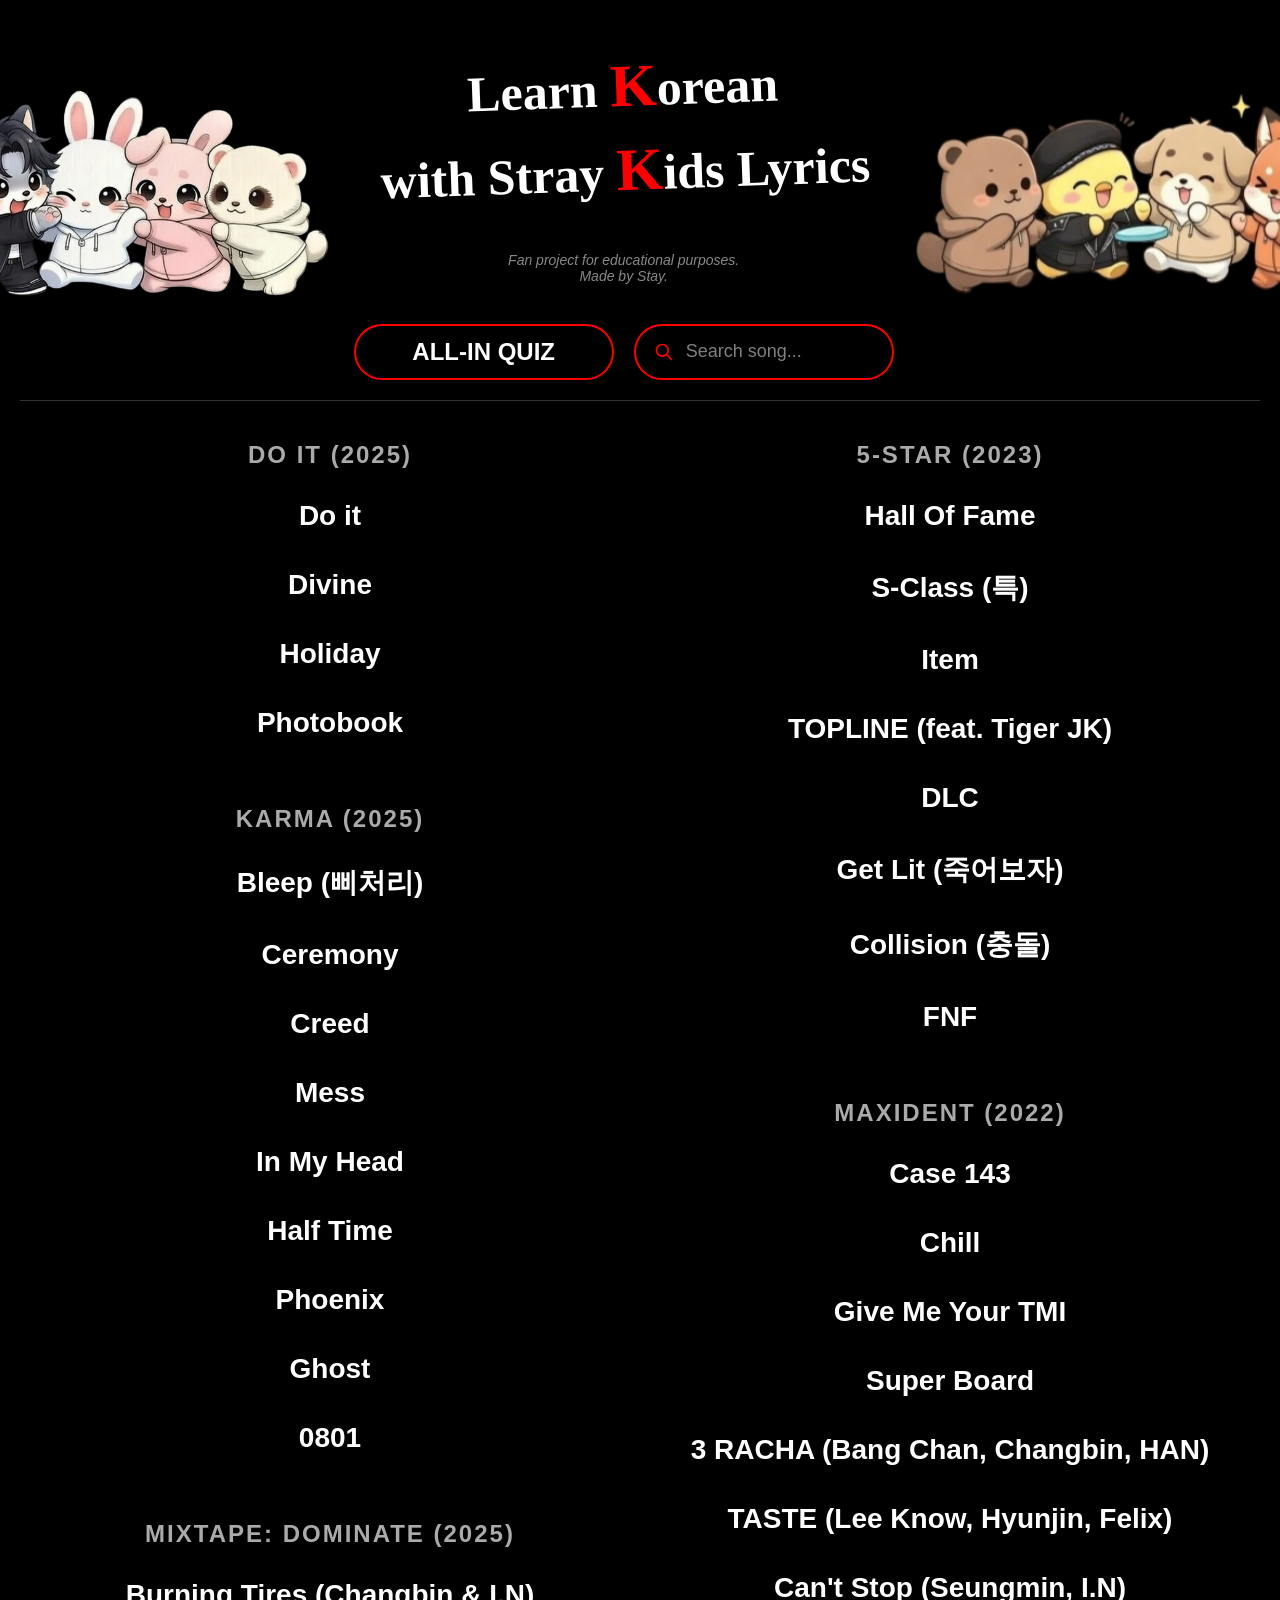
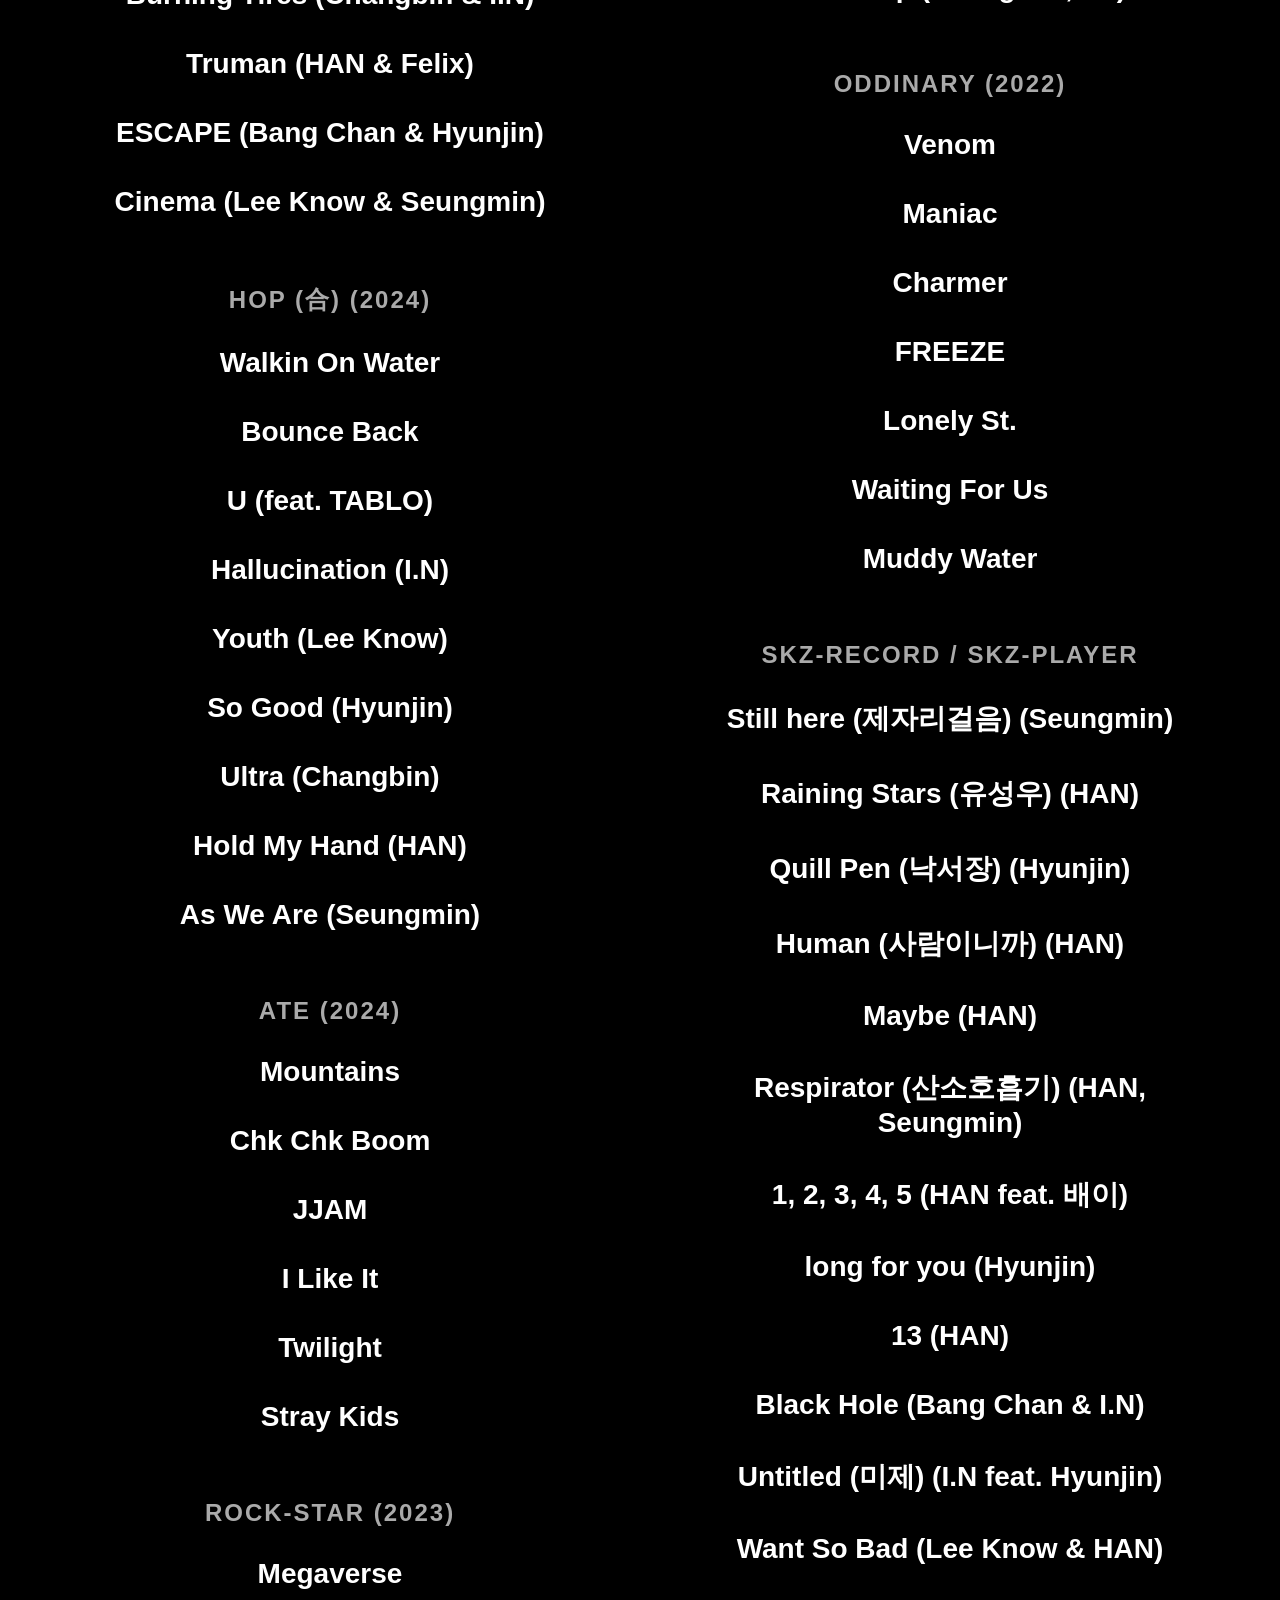
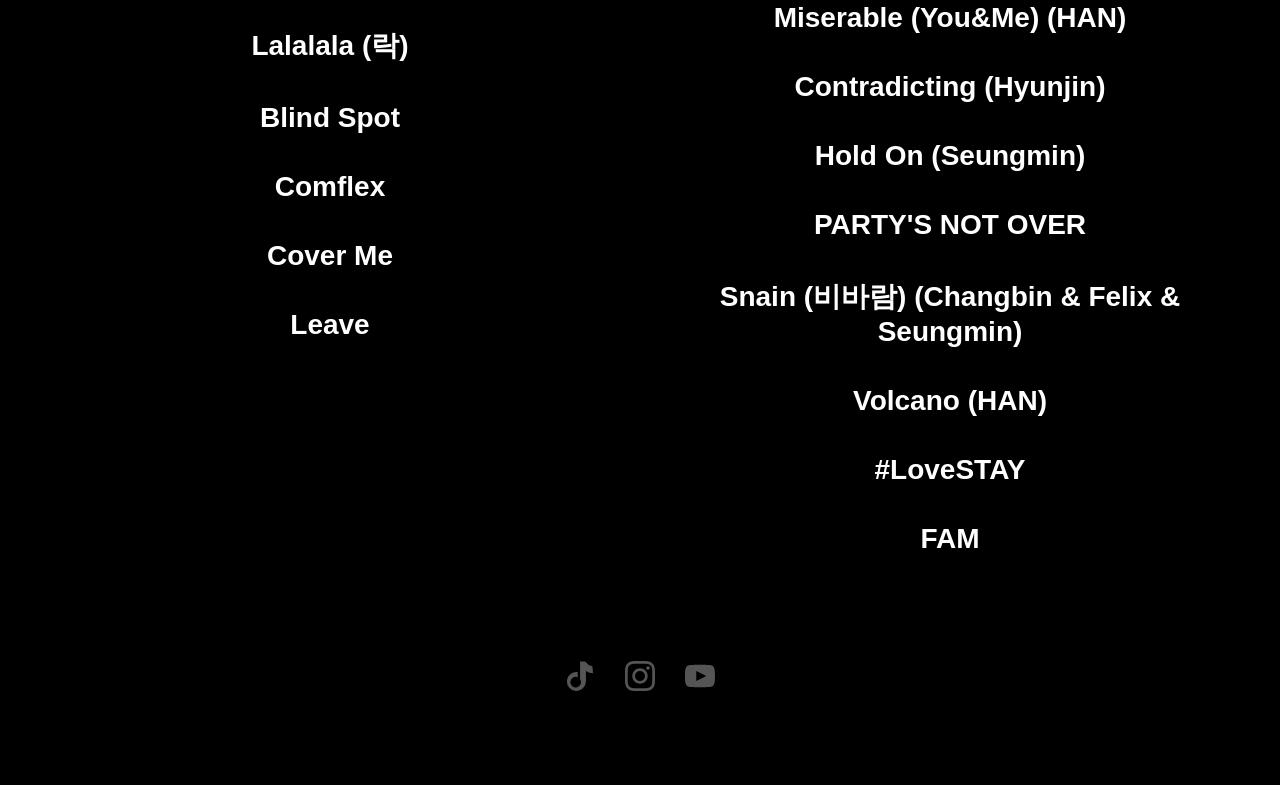
==== index.html @ dbd0149d "Add files via upload" ====
<!DOCTYPE html>
<html lang="en">
<head>
  <meta charset="UTF-8">
  <meta name="viewport" content="width=device-width, initial-scale=1.0">
  <title>Learn Korean with Stray Kids Lyrics</title>
  <!-- Описание для Гугла -->
  <meta name="description" content="Interactive web app to learn Korean vocabulary and grammar using Stray Kids song lyrics. Take quizzes, read explanations, and study K-pop vocabulary.">

  <!-- Ключевые слова -->
  <meta name="keywords" content="Stray Kids, learn Korean, K-pop lyrics, SKZ, Korean grammar, Korean vocabulary, interactive learning">

  <!-- Теги для красивого отображения ссылок в соцсетях (Twitter, Telegram и тд) -->
  <meta property="og:title" content="Learn Korean with Stray Kids Lyrics">
  <meta property="og:description" content="Study Korean grammar and vocabulary interactively with SKZ songs!">
  <meta property="og:type" content="website">
  <link rel="stylesheet" href="style.css">
</head>
<body>

<div class="home-container">

  <!-- ШАПКА С КАРТИНКАМИ -->
  <div class="home-header-wrapper">
    <!-- Левая картинка -->
    <img src="images/startleft.png" alt="" class="start-img">
    
    <!-- Центр -->
    <div class="title-container">
      <h1 class="main-title">
        Learn <span class="red-k">K</span>orean<br>
        with Stray <span class="red-k">K</span>ids Lyrics
      </h1>
      
      <div class="home-subtitle">
        Fan project for educational purposes.<br>
        Made by Stay.
      </div>
    
      <div class="action-buttons-wrapper">
        <button id="start-global-quiz" class="global-quiz-btn">ALL-IN QUIZ</button>
        
        <div class="search-wrapper">
          <!-- Иконка лупы (SVG) -->
          <svg class="search-icon" viewBox="0 0 24 24" width="20" height="20">
            <path fill="none" stroke="#ff0000" stroke-width="2" stroke-linecap="round" stroke-linejoin="round" d="M21 21l-6-6m2-5a7 7 0 11-14 0 7 7 0 0114 0z"/>
          </svg>
          <input type="text" id="song-search-input" class="song-search-input" placeholder="Search song...">
        </div>
      </div>
      <!-- КОНЕЦ НОВОГО БЛОКА -->

    </div>

    <!-- Правая картинка -->
    <img src="images/startright.png" alt="" class="start-img">
  </div>

  <hr class="home-separator">

<!-- СЕТКА АЛЬБОМОВ -->
  <div class="albums-grid">
    
    <div class="album-column">
      <div class="album-title">Do it (2025)</div>
      <ul class="song-list">
        <li><a href="song.html?id=doit" class="song-link">Do it</a></li>
      <li><a href="song.html?id=divine" class="song-link">Divine</a></li>
      <li><a href="song.html?id=holiday" class="song-link">Holiday</a></li>
      <li><a href="song.html?id=photobook" class="song-link">Photobook</a></li>
      </ul>
    </div>

    <!-- 1. Альбом Mixtape: dominATE -->
    <div class="album-column">
      <div class="album-title">KARMA (2025)</div>
      <ul class="song-list">
        <li><a href="song.html?id=bleep" class="song-link">Bleep (삐처리)</a></li>
        <li><a href="song.html?id=ceremony" class="song-link">Ceremony</a></li>
        <li><a href="song.html?id=creed" class="song-link">Creed</a></li>
        <li><a href="song.html?id=mess" class="song-link">Mess</a></li>
        <li><a href="song.html?id=inmyhead" class="song-link">In My Head</a></li>
  <li><a href="song.html?id=halftime" class="song-link">Half Time</a></li>
        <li><a href="song.html?id=phoenix" class="song-link">Phoenix</a></li>
  <li><a href="song.html?id=ghost" class="song-link">Ghost</a></li>
  <li><a href="song.html?id=0801" class="song-link">0801</a></li>
      </ul>
    </div>
    
    <div class="album-column">
      <div class="album-title">Mixtape: dominATE (2025)</div>
      <ul class="song-list">
        <li><a href="song.html?id=tires" class="song-link">Burning Tires (Changbin & I.N)</a></li>
     <li><a href="song.html?id=truman" class="song-link">Truman (HAN & Felix)</a></li>
        <li><a href="song.html?id=escape" class="song-link">ESCAPE (Bang Chan & Hyunjin)</a></li>
      <li><a href="song.html?id=cinema" class="song-link">Cinema (Lee Know & Seungmin)</a></li>
      </ul>
    </div>

<div class="album-column">
      <div class="album-title">HOP (合) (2024)</div>
      <ul class="song-list">
         <li><a href="song.html?id=onwater" class="song-link">Walkin On Water</a></li>
        <li><a href="song.html?id=bounce" class="song-link">Bounce Back</a></li>
        <li><a href="song.html?id=u" class="song-link">U (feat. TABLO)</a></li>
        <li><a href="song.html?id=hallucination" class="song-link">Hallucination (I.N)</a></li>
        <li><a href="song.html?id=youth" class="song-link">Youth (Lee Know)</a></li>
      <li><a href="song.html?id=sogood" class="song-link">So Good (Hyunjin)</a></li>
      <li><a href="song.html?id=ultra" class="song-link">Ultra (Changbin)</a></li>
      <li><a href="song.html?id=holdmy" class="song-link">Hold My Hand (HAN)</a></li>
      <li><a href="song.html?id=asweare" class="song-link">As We Are (Seungmin)</a></li>
      </ul>
    </div>

    <!-- 2. НОВЫЙ БЛОК: Альбом ATE -->
    <div class="album-column">
      <div class="album-title">ATE (2024)</div>
      <ul class="song-list">
         <li><a href="song.html?id=mount" class="song-link">Mountains</a></li>
        <li><a href="song.html?id=chkchkboom" class="song-link">Chk Chk Boom</a></li>
        <li><a href="song.html?id=jjam" class="song-link">JJAM</a></li>
        <li><a href="song.html?id=ilike" class="song-link">I Like It</a></li>
        <li><a href="song.html?id=twilight" class="song-link">Twilight</a></li>
      <li><a href="song.html?id=straykids" class="song-link">Stray Kids</a></li>
      </ul>
    </div>

     <div class="album-column">
      <div class="album-title">ROCK-STAR (2023)</div>
      <ul class="song-list">
        <li><a href="song.html?id=megaverse" class="song-link">Megaverse</a></li>
        <li><a href="song.html?id=lalalala" class="song-link">Lalalala (락)</a></li>
        <li><a href="song.html?id=blind" class="song-link">Blind Spot</a></li>
        <li><a href="song.html?id=comflex" class="song-link">Comflex</a></li>
     <li><a href="song.html?id=coverme" class="song-link">Cover Me</a></li>
     <li><a href="song.html?id=leave" class="song-link">Leave</a></li>
      </ul>
    </div>

     <div class="album-column">
      <div class="album-title">5-STAR (2023)</div>
      <ul class="song-list">
        <li><a href="song.html?id=fame" class="song-link">Hall Of Fame</a></li>
        <li><a href="song.html?id=sclass" class="song-link">S-Class (특)</a></li>
        <li><a href="song.html?id=item" class="song-link">Item</a></li>
        <li><a href="song.html?id=topline" class="song-link">TOPLINE (feat. Tiger JK)</a></li>
     <li><a href="song.html?id=dlc" class="song-link">DLC</a></li>
     <li><a href="song.html?id=getlit" class="song-link">Get Lit (죽어보자)</a></li>
      <li><a href="song.html?id=collision" class="song-link">Collision (충돌)</a></li>
       <li><a href="song.html?id=fnf" class="song-link">FNF</a></li>
      </ul>
    </div>

    <div class="album-column">
      <div class="album-title">MAXIDENT (2022)</div>
      <ul class="song-list">
        <li><a href="song.html?id=case" class="song-link">Case 143</a></li>
        <li><a href="song.html?id=chill" class="song-link">Chill</a></li>
        <li><a href="song.html?id=tmi" class="song-link">Give Me Your TMI</a></li>
        <li><a href="song.html?id=superboard" class="song-link">Super Board</a></li>
     <li><a href="song.html?id=3racha" class="song-link">3 RACHA (Bang Chan, Changbin, HAN)</a></li>
     <li><a href="song.html?id=taste" class="song-link">TASTE (Lee Know, Hyunjin, Felix)</a></li>
      <li><a href="song.html?id=cantstop" class="song-link">Can't Stop (Seungmin, I.N)</a></li>
      </ul>
    </div>

    <div class="album-column">
      <div class="album-title">ODDINARY (2022)</div>
      <ul class="song-list">
        <li><a href="song.html?id=venom" class="song-link">Venom</a></li>
        <li><a href="song.html?id=maniac" class="song-link">Maniac</a></li>
        <li><a href="song.html?id=charmer" class="song-link">Charmer</a></li>
        <li><a href="song.html?id=freeze" class="song-link">FREEZE</a></li>
     <li><a href="song.html?id=lonelyst" class="song-link">Lonely St.</a></li>
     <li><a href="song.html?id=waitingforus" class="song-link">Waiting For Us</a></li>
      <li><a href="song.html?id=muddywater" class="song-link">Muddy Water</a></li>
      </ul>
    </div>

 <div class="album-column">
      <div class="album-title">SKZ-RECORD / SKZ-PLAYER</div>
      <ul class="song-list">
         <li><a href="song.html?id=steps" class="song-link">Still here (제자리걸음) (Seungmin)</a></li>
        <li><a href="song.html?id=rainingstars" class="song-link">Raining Stars (유성우) (HAN)</a></li>
        <li><a href="song.html?id=quillpen" class="song-link">Quill Pen (낙서장) (Hyunjin)</a></li>
         <li><a href="song.html?id=human" class="song-link">Human (사람이니까) (HAN)</a></li>
          <li><a href="song.html?id=maybe" class="song-link">Maybe (HAN)</a></li>
        <li><a href="song.html?id=respirator" class="song-link">Respirator (산소호흡기) (HAN, Seungmin)</a></li>
 <li><a href="song.html?id=12345" class="song-link">1, 2, 3, 4, 5 (HAN feat. 배이)</a></li>
<li><a href="song.html?id=longfor" class="song-link">long for you (Hyunjin)</a></li>
         <li><a href="song.html?id=13" class="song-link">13 (HAN)</a></li>
         <li><a href="song.html?id=blackhole" class="song-link">Black Hole (Bang Chan & I.N)</a></li>
         <li><a href="song.html?id=untitled" class="song-link">Untitled (미제) (I.N feat. Hyunjin)</a></li>
         <li><a href="song.html?id=sobad" class="song-link">Want So Bad (Lee Know & HAN)</a></li>
         <li><a href="song.html?id=miserable" class="song-link">Miserable (You&Me) (HAN)</a></li>
         <li><a href="song.html?id=contradicting" class="song-link">Contradicting (Hyunjin)</a></li>
         <li><a href="song.html?id=holdon" class="song-link">Hold On (Seungmin)</a></li>
<li><a href="song.html?id=partysnotover" class="song-link">PARTY'S NOT OVER</a></li>
         <li><a href="song.html?id=snain" class="song-link">Snain (비바람) (Changbin & Felix & Seungmin)</a></li>
         <li><a href="song.html?id=volcano" class="song-link">Volcano (HAN)</a></li>
         <li><a href="song.html?id=lovestay" class="song-link">#LoveSTAY</a></li>
                  <li><a href="song.html?id=fam" class="song-link">FAM</a></li>

        </ul>
    </div>      

  </div>

<div id="quiz-overlay" class="quiz-overlay hidden">

  <div class="quiz-right-panel">
        <img src="images/quizallin.jpg" alt="Quiz Art">
    </div>

    <!-- Кнопка закрытия всего квиза -->
    <button id="quiz-global-close" class="quiz-close">×</button>

    <!-- 1. СТАРТОВОЕ ОКНО (НАСТРОЙКИ) -->
    <div id="quiz-start-screen" class="quiz-game">
        <div class="quiz-content">
            <!-- Картинка квиза -->
            <img src="images/quiz.png" alt="Quiz" class="quiz-image">
            
            <h2 class="quiz-title">Choose Mode</h2>
            
            <!-- Выбор режима -->
            <div class="quiz-modes">
                <button class="quiz-mode active" data-mode="words">Words only</button>
                <button class="quiz-mode" data-mode="grammar">Grammar only</button>
                <button class="quiz-mode" data-mode="mixed">Words & Grammar</button>
            </div>

            <button id="btn-start-quiz" class="quiz-start">START</button>
        </div>
    </div>

    <!-- 2. ИГРОВОЕ ОКНО -->
    <div id="quiz-game-screen" class="quiz-game hidden">
        <!-- Поле с заданием -->
        <div class="quiz-task-board">
            <span id="quiz-question-text" class="quiz-task-text">Question here</span>
        </div>

        <!-- Контейнер для вариантов ответа (кнопки) -->
        <div id="quiz-options-container" class="quiz-answers">
            <!-- Сюда JS будет вставлять кнопки вариантов -->
        </div>

        <!-- Контейнер для ввода (для последних вопросов) -->
        <div id="quiz-input-container" class="quiz-input-wrapper">
            <input type="text" id="quiz-input-field" class="quiz-input" placeholder="Type answer..." autocomplete="off">
            <button id="quiz-input-submit" class="quiz-input-submit">
                ➜ <!-- Стрелочка -->
            </button>
        </div>

       <button id="quiz-next-btn" class="quiz-next">➜</button>
</div>
    <!-- 3. ОКНО РЕЗУЛЬТАТОВ -->
    <div id="quiz-result-screen" class="quiz-result-overlay hidden">
        <button id="quiz-result-close" class="quiz-close">×</button>
        
        <div style="margin-top: 60px;">
            <div id="quiz-final-score" class="quiz-score">5 / 8</div>
            <!-- Сюда подставится рандомная картинка -->
            <img id="quiz-result-img" src="" class="quiz-result-img">
            <div id="quiz-result-quote" class="quiz-result-quote">Quote text</div>
        </div>
    </div>
</div>
<script src="script.js"></script>

  <!-- СОЦСЕТИ -->
  <div class="social-footer">
    
<!-- TIKTOK -->
<a href="https://www.tiktok.com/@wayindazen" target="_blank" class="social-icon tiktok">
  <svg xmlns="http://www.w3.org/2000/svg" viewBox="0 0 448 512">
    <!-- Правильная "нота" ТикТока -->
    <path d="M448 209.91a210.06 210.06 0 0 1-122.77-39.25V349.38A162.55 162.55 0 1 1 185 188.31V278.2a90.92 90.92 0 1 0 40.22 33.06V7.12h86.73a210.35 210.35 0 0 0 123.08 82z"/>
  </svg>
</a>

    <!-- INSTAGRAM -->
    <a href="https://www.instagram.com/wayindazen/" target="_blank" class="social-icon insta">
      <svg viewBox="0 0 24 24"><path d="M12 2.163c3.204 0 3.584.012 4.85.07 3.252.148 4.771 1.691 4.919 4.919.058 1.265.069 1.645.069 4.849 0 3.205-.012 3.584-.069 4.849-.149 3.225-1.664 4.771-4.919 4.919-1.266.058-1.644.07-4.85.07-3.204 0-3.584-.012-4.849-.07-3.26-.149-4.771-1.699-4.919-4.92-.058-1.265-.07-1.644-.07-4.849 0-3.204.013-3.583.07-4.849.149-3.227 1.664-4.771 4.919-4.919 1.266-.057 1.645-.069 4.849-.069zm0-2.163c-3.259 0-3.667.014-4.947.072-4.358.2-6.78 2.618-6.98 6.98-.059 1.281-.073 1.689-.073 4.948 0 3.259.014 3.668.072 4.948.2 4.358 2.618 6.78 6.98 6.98 1.281.058 1.689.072 4.948.072 3.259 0 3.668-.014 4.948-.072 4.354-.2 6.782-2.618 6.979-6.98.059-1.28.073-1.689.073-4.948 0-3.259-.014-3.667-.072-4.947-.196-4.354-2.617-6.78-6.979-6.98-1.281-.059-1.69-.073-4.949-.073zm0 5.838c-3.403 0-6.162 2.759-6.162 6.162s2.759 6.163 6.162 6.163 6.162-2.759 6.162-6.163c0-3.403-2.759-6.162-6.162-6.162zm0 10.162c-2.209 0-4-1.79-4-4 0-2.209 1.791-4 4-4s4 1.791 4 4c0 2.21-1.791 4-4 4zm6.406-11.845c-.796 0-1.441.645-1.441 1.44s.645 1.44 1.441 1.44c.795 0 1.439-.645 1.439-1.44s-.644-1.44-1.439-1.44z"/></svg>
    </a>

    <!-- YOUTUBE -->
    <a href="https://www.youtube.com/@wayindazen" target="_blank" class="social-icon youtube">
      <svg viewBox="0 0 24 24"><path d="M19.615 3.184c-3.604-.246-11.631-.245-15.23 0-3.897.266-4.356 2.62-4.385 8.816.029 6.185.484 8.549 4.385 8.816 3.6.245 11.626.246 15.23 0 3.897-.266 4.356-2.62 4.385-8.816-.029-6.185-.484-8.549-4.385-8.816zm-10.615 12.816v-8l8 3.993-8 4.007z"/></svg>
    </a>

  </div>

</div>

</body>
</html>
---- style.css ----
html, body {
  margin: 0;
  padding: 0;
  min-height: 100%;
  font-family: Arial, sans-serif;
  background: #000;
  color: white;
  overflow-x: hidden;
  scrollbar-width: none;
  -ms-overflow-style: none;
}
::-webkit-scrollbar { display: none; }

/* === ЭТОТ КОД СКРЫВАЕТ МОБИЛЬНОЕ МЕНЮ НА КОМПЬЮТЕРЕ === */
#mobile-menu-toggle,
.mobile-menu-container {
    display: none !important;
}
/* ====================================================== */

#main-container {
  display: flex;
  width: 100%;
  min-height: 100vh;
  overflow-x: hidden;
}

#lyrics-column {
  flex: 1.1;
  padding: 40px 0 100px 0;
  border-right: 1px solid #222;
  position: relative; /* Добавил, чтобы оверлей позиционировался отсюда */
}

#song-title {
  font-size: 36px;
  margin: 0 0 20px 60px;
  line-height: 1.2;
  white-space: nowrap;
  overflow: hidden;
  text-overflow: ellipsis;
}

.header-row {
  display: flex;
  align-items: flex-end;
  margin-left: 60px;
  margin-bottom: 20px;
  gap: 20px;
}

.album-cover {
  width: 90px;
  height: 90px;
  object-fit: cover;
  border-radius: 4px;
  box-shadow: 0 4px 15px rgba(255,255,255,0.1);
}

.credits {
  color: #aaa;
  font-size: 15px;
  line-height: 1.5;
}
.credits p { margin: 0; }
.credits strong { color: #fff; }
.credits a {
  color: #ff0000;
  text-decoration: none;
  font-weight: bold;
  border-bottom: 1px dotted #ff0000;
  transition: color 0.2s;
}
.credits a:hover { color: #fff; border-bottom-color: #fff; }

.disclaimer {
  margin-top: 0;
  margin-left: 60px;
  margin-bottom: 30px;
  font-size: 12px;
  opacity: 0.6;
  font-style: italic;
  max-width: 90%;
}

.separator {
  border: 0;
  height: 1px;
  background: #333;
  margin-left: 60px;
  margin-right: 60px;
  margin-bottom: 40px;
}

.line {
  font-size: 26px;
  margin-bottom: 6px;
  margin-left: 60px;
}
.translation {
  color: #ccc;
  font-size: 20px;
  margin-bottom: 20px;
  margin-left: 60px;
}

.segment { cursor: pointer; transition: opacity 0.2s; }
.segment:hover { opacity: 0.8; }
.lexicon {
  border-bottom: 3px solid #90ee90;
  box-shadow: 0 4px 10px -4px rgba(144, 238, 144, 0.3);
}
.grammar {
  border-bottom: 3px solid #ffb7cf;
  box-shadow: 0 4px 10px -4px rgba(255, 183, 207, 0.3);
}
.english-inline { color: #ff0000; font-size: 26px; }

#sticker-board {
  flex: 1;
  background: #1a1a1a;
  border-left: 2px solid #333;
  position: relative;
  padding-bottom: 100px;
  overflow: hidden;
}

.board-header {
  position: absolute;
  top: 30px;
  right: 40px;
  font-size: 40px;
  font-weight: bold;
  color: #333;
  text-transform: uppercase;
  letter-spacing: 2px;
  pointer-events: none;
  z-index: 0;
}

.sticker {
  position: absolute;
  width: 42%;
  padding: 15px;
  padding-top: 30px;
  border-radius: 6px;
  box-shadow: 0px 8px 20px rgba(0,0,0,0.6);
  font-size: 16px;
  animation: popIn 0.4s cubic-bezier(0.175, 0.885, 0.32, 1.275);
  z-index: 10;
  color: #111;
  cursor: grab;
}
.sticker:active { cursor: grabbing; }
.sticker.sticker-green { background: #90ee90; }
.sticker.sticker-pink { background: #ffb7cf; }
.sticker.sticker-split {
  background: linear-gradient(to bottom right, #90ee90 50%, #ffb7cf 50%);
}
.sticker.sticker-split:hover { box-shadow: 0px 12px 25px rgba(0,0,0,0.7); }
.sticker h3 { margin: 0 0 10px 0; font-size: 22px; font-weight: 800; }
.sticker p { margin: 5px 0; font-size: 18px; line-height: 1.4; font-weight: 500; }

.close-sticker {
  position: absolute;
  top: 8px;
  right: 12px;
  cursor: pointer;
  font-size: 20px;
  font-weight: bold;
  opacity: 0.5;
  transition: opacity 0.2s;
  color: #000;
}
.close-sticker:hover { opacity: 1; }

@keyframes popIn { from { transform: scale(0); } to { transform: scale(1); } }
.interactive-word { border-bottom: 2px dashed #444; cursor: pointer; font-weight: bold; }
.interactive-word:hover { background: rgba(0,0,0,0.1); }

#context-bubble {
  position: absolute;
  background: #fff;
  border: 2px solid #000;
  border-radius: 15px;
  padding: 15px;
  width: 300px;
  max-height: 400px;
  overflow-y: auto;
  z-index: 2000;
  box-shadow: 10px 10px 0px rgba(0,0,0,0.2);
  font-family: Arial, sans-serif;
  color: #000;
}
#context-bubble::after {
  content: "";
  position: absolute;
  top: 20px;
  left: -20px;
  border-width: 10px;
  border-style: solid;
  border-color: transparent #000 transparent transparent;
}
.ctx-header { font-size: 14px; color: #666; text-transform: uppercase; margin-bottom: 10px; border-bottom: 1px solid #eee; padding-bottom: 5px; }
.ctx-item { margin-bottom: 12px; cursor: pointer; padding: 5px; border-radius: 4px; transition: background 0.1s; }
.ctx-item:hover { background: #f0f0f0; }
.ctx-song-title { font-weight: bold; font-size: 12px; color: #E91E63; margin-bottom: 2px; }
.ctx-line-text { font-size: 14px; line-height: 1.3; }
.highlight-match { background: transparent; color: #000; font-weight: bold; border-bottom: 2px solid #E91E63; }

.board-image {
  display: block;
  width: 90%;
  margin: 80px auto 20px auto;
  border-radius: 10px;
  transition: all 0.5s ease;
}

.close-ctx {
  position: absolute;
  top: 10px;
  right: 15px;
  font-size: 20px;
  font-weight: bold;
  color: #999;
  cursor: pointer;
  transition: color 0.2s;
  line-height: 1;
  z-index: 10;
}
.close-ctx:hover { color: #000; }

@import url('https://fonts.googleapis.com/css2?family=Rock+Salt&display=swap');
.home-container {
  max-width: 800px;
  margin: 0 auto;
  padding: 50px 20px;
  text-align: center;
}
.main-title {
  font-family: 'Rock Salt', cursive;
  font-size: 50px;
  line-height: 1.4;
  margin-bottom: 60px;
  color: #fff;
  transform: rotate(-2deg);
}
.red-k { color: #ff0000; font-size: 1.2em; }
.album-section {
  margin-bottom: 50px;
  border-top: 1px solid #333;
  padding-top: 30px;
}
.album-title {
  font-size: 24px;
  color: #aaa;
  margin-bottom: 20px;
  font-weight: bold;
  text-transform: uppercase;
  letter-spacing: 2px;
}
.song-list { list-style: none; padding: 0; margin: 0; }
.song-list li { margin-bottom: 15px; }
.song-link {
  font-size: 28px;
  color: #fff;
  text-decoration: none;
  font-weight: bold;
  transition: all 0.2s;
  display: inline-block;
  padding: 10px 20px;
  border: 1px solid transparent;
  border-radius: 4px;
}
.song-link:hover {
  color: #ff0000;
  background: rgba(255, 255, 255, 0.05);
  border-color: #333;
  transform: scale(1.05);
}
.home-footer { margin-top: 100px; color: #555; font-size: 12px; }

/* HOME PAGE EXTRA STYLES */
.home-container { max-width: 100%; margin: 0; padding: 0 20px 50px 20px; text-align: center; }
.home-header-wrapper { display: flex; justify-content: center; align-items: center; gap: 20px; margin-bottom: 20px; padding-top: 10px; width: 100%; }
.start-img { height: 220px; width: auto; object-fit: contain; }
@media (max-width: 1000px) { .start-img { height: 150px; } }
.title-container { flex: 0 0 auto; display: flex; flex-direction: column; align-items: center; }
.home-subtitle { color: #888; font-size: 14px; font-style: italic; margin-top: -20px; margin-bottom: 30px; }
.home-separator { border: 0; height: 1px; background: #333; margin-bottom: 40px; width: 100%; }
.albums-grid {
  column-count: 2;
  column-gap: 40px;
  max-width: 1200px;
  margin: 0 auto;
}
.album-column { display: flex; flex-direction: column; break-inside: avoid;
  margin-bottom: 40px;}
.social-footer { margin-top: 80px; display: flex; justify-content: center; gap: 30px; padding-bottom: 40px; }
.social-icon svg { width: 30px; height: 30px; fill: #555; transition: all 0.3s; }
.social-icon:hover svg { fill: #fff; transform: scale(1.2); }
.social-icon.tiktok:hover svg { fill: #ff0050; }
.social-icon.youtube:hover svg { fill: #ff0000; }
.social-icon.insta:hover svg { fill: #E1306C; }

.title-wrapper { display: flex; align-items: center; gap: 20px; margin: 0 0 10px 60px; }
#song-title { margin: 0; line-height: 1.1; }
.back-button {
  display: flex; align-items: center; justify-content: center; width: 40px; height: 40px; border-radius: 50%;
  background: rgba(255, 255, 255, 0.1); transition: all 0.2s; text-decoration: none;
}
.back-button svg { width: 24px; height: 24px; fill: #fff; }
.back-button:hover { background: #ff0000; transform: scale(1.1); }

details.english-accordion { margin-bottom: 30px; border-left: 2px solid #ff0000; padding-left: 15px; }
details.english-accordion summary { color: #ff0000; font-size: 20px; font-weight: bold; cursor: pointer; list-style: none; opacity: 0.8; transition: opacity 0.2s; }
details.english-accordion summary:hover { opacity: 1; }
details.english-accordion summary::after { content: " +"; font-size: 24px; }
details.english-accordion[open] summary::after { content: " −"; }
details.english-accordion .accordion-content { margin-top: 15px; color: #ff0000; font-size: 20px; line-height: 1.6; white-space: pre-wrap; font-family: Arial, sans-serif; }

/* === КНОПКА ГЛОБАЛЬНОГО КВИЗА НА ГЛАВНОЙ === */
.global-quiz-btn {
  /* Базовые сбросы для тега button */
  border: none;
  background: transparent;
  font-family: inherit; /* Чтобы шрифт наследовался */
  
  /* Стили как у .song-link */
  font-size: 28px;
  font-weight: bold;
  color: #fff;
  cursor: pointer;
  
  /* Оформление */
  padding: 10px 40px;     /* Чуть шире, чем у песен */
  border: 2px solid #ff0000; /* Красная рамка сразу, чтобы выделялась */
  border-radius: 50px;    /* Делаем её овальной (pill shape) */
  transition: all 0.3s ease;
  
  /* Позиционирование */
  margin-top: 10px;       /* Отступ от подзаголовка */
  /* margin-bottom уже регулируется отступом subtitle, который ты менял */
}

/* Эффект при наведении (как у песен, но чуть ярче) */
.global-quiz-btn:hover {
  background: #ff0000;    /* Заливаем красным */
  color: #fff;            /* Текст белый */
  transform: scale(1.05); /* Легкое увеличение */
  box-shadow: 0 0 20px rgba(255, 0, 0, 0.4); /* Добавляем красное свечение */
}

/* Эффект нажатия */
.global-quiz-btn:active {
  transform: scale(0.95);
}

/* === ПАНЕЛЬ КНОПОК (КВИЗ + ПОИСК) === */
.action-buttons-wrapper {
  display: flex;
  align-items: center;
  justify-content: center;
  gap: 20px;
  margin-top: 10px;
  width: 100%;
  flex-wrap: wrap;
}

/* === КНОПКА ГЛОБАЛЬНОГО КВИЗА НА ГЛАВНОЙ === */
.global-quiz-btn {
  border: none;
  background: transparent;
  font-family: inherit;
  font-size: 24px; /* Чуть уменьшил шрифт, чтобы влезло в фиксированную ширину */
  font-weight: bold;
  color: #fff;
  cursor: pointer;
  
  /* ЖЕСТКИЕ РАЗМЕРЫ */
  width: 260px;
  height: 56px;
  box-sizing: border-box;
  
  /* Выравнивание текста ровно по центру */
  display: flex;
  align-items: center;
  justify-content: center;
  padding: 0; 
  margin: 0;
  
  border: 2px solid #ff0000;
  border-radius: 50px;
  transition: all 0.3s ease;
}

.global-quiz-btn:hover {
  background: #ff0000;
  color: #fff;
  transform: scale(1.05);
  box-shadow: 0 0 20px rgba(255, 0, 0, 0.4);
}

.global-quiz-btn:active {
  transform: scale(0.95);
}

/* === СТИЛИ ПОИСКА === */
.search-wrapper {
  position: relative;
  display: flex;
  align-items: center;
  /* ТАКИЕ ЖЕ ЖЕСТКИЕ РАЗМЕРЫ КАК У КНОПКИ */
  width: 260px;
  height: 56px;
}

.search-icon {
  position: absolute;
  left: 20px; /* Отступ иконки от левого края */
  top: 50%;
  transform: translateY(-50%); /* Строго по центру по вертикали */
  pointer-events: none;
}

.song-search-input {
  background: transparent;
  border: 2px solid #ff0000;
  border-radius: 50px;
  color: #fff;
  font-size: 18px;
  
  /* ЗАПОЛНЯЕТ ВЕСЬ WRAPPER (260x56) */
  width: 100%;
  height: 100%;
  box-sizing: border-box;
  
  padding: 0 20px 0 50px; /* Отступы для текста внутри, чтобы не наезжал на лупу */
  outline: none;
  transition: all 0.3s ease;
  font-family: inherit;
}

.song-search-input::placeholder {
  color: rgba(255, 255, 255, 0.5);
}

.song-search-input:focus {
  box-shadow: 0 0 20px rgba(255, 0, 0, 0.4);
  background: rgba(255, 0, 0, 0.05);
}

/* Эффект подсветки найденных песен */
.song-link.search-highlight {
  color: #ff0000 !important;
  font-weight: bold;
  text-shadow: 0 0 10px rgba(255, 0, 0, 0.5);
  transition: all 0.3s ease;
}

/* ПРАВАЯ ПАНЕЛЬ С КАРТИНКОЙ */
.quiz-right-panel {
    position: fixed;       /* Фиксируем относительно окна браузера */
    top: 0;
    right: 0;
    width: 48%;            /* Занимаем оставшиеся 48% экрана (т.к. квиз 52%) */
    height: 100%;          /* На всю высоту */
    background: #000;      /* Черный фон */
    display: flex;         /* Включаем выравнивание */
    align-items: center;   /* Центр по вертикали */
    justify-content: center; /* Центр по горизонтали */
    z-index: 1;            /* Уровень фона */
    border-left: 1px solid #333; /* Тонкая линия разделитель (по желанию) */
}

/* Настройки самой картинки */
.quiz-right-panel img {
    max-width: 90%;        /* Не больше ширины блока */
    max-height: 90%;       /* Не больше высоты блока */
    object-fit: contain;   /* Сохраняем пропорции, чтобы не растягивалась */
    box-shadow: 0 0 30px rgba(0,0,0,0.8); /* Красивая тень вокруг картинки */
}

/* === КНОПКА КВИЗА (Поправленная, чтобы быть на доске) === */
.quiz-button {
  position: absolute;
  top: 30px;
  left: 65px; /* Слева сверху на доске */
  
  width: 56px; height: 56px; border-radius: 50%;
  background: rgba(255, 255, 255, 0.12);
  display: flex; align-items: center; justify-content: center;
  cursor: pointer; user-select: none; transition: background 0.2s ease;
  z-index: 100;
}
.quiz-text { color: #ffffff; font-weight: 600; font-size: 16px; }
.quiz-button:hover { background: #ff2a2a; }


/* ====================================================== */
/* === НОВЫЕ СТИЛИ ДЛЯ КВИЗА (ДОБАВЛЕНЫ ВНИЗУ)        === */
/* ====================================================== */
.hidden { display: none !important; }

/* Оверлей на половину экрана */
.quiz-overlay {
  position: fixed;
  top: 0; left: 0;
  width: 52%; /* 50% экрана */
  height: 100%;
  background: #000;
  z-index: 999;
  display: flex; flex-direction: column;
}

/* Экраны квиза */
.quiz-game, .quiz-result-overlay {
  position: relative; width: 100%; height: 100%; padding: 40px; box-sizing: border-box;
  display: flex; flex-direction: column; justify-content: center;
}

/* Кнопка закрытия */
.quiz-close {
  position: absolute; top: 20px; right: 20px; font-size: 28px; background: none; border: none;
  color: #fff; cursor: pointer; z-index: 10000;
}
.quiz-close:hover { color: #ff0000; }

/* Стартовое окно */
.quiz-content { text-align: center; }
.quiz-image { width: 200px; margin-bottom: 30px; }
.quiz-title {
  display: none;
}
.quiz-modes {
  display: flex;
  justify-content: center;
  gap: 36px;
  margin-bottom: 2cm;
  margin-left: 60px;   /* ← сдвиг вправо */
}
.quiz-mode {
  position: relative;
  background: none;
  border: none;
  color: #777;
  font-family: 'Rock Salt', cursive;
  font-size: 20px;
  font-weight: 700;
  cursor: pointer;
  padding: 0 10px; /* добавляет пространство по бокам для линии */
}
.quiz-mode::after {
  content: "";
  position: absolute;
  left: -7px;
  right: -7px;   /* линия выходит за текст */
  top: 50%;
  height: 0.5px;
  background: #777;
  transform: translateY(-50%);
}
.quiz-mode.active { color: #ff0000; text-decoration: none; }
.quiz-mode.active::after {
  display: none;
}
.quiz-start {
  width: 64px; height: 64px; border-radius: 50%; background: rgba(255,255,255,0.08);
  border: none; color: #fff; font-weight: 600; cursor: pointer;
}
.quiz-start:hover { background: #ff0000; }

/* Игровое поле */
.quiz-task-board {
  width: 90%; 
  height: 160px; /* Фиксированная высота */
  background: #1a1a1a; 
  margin: 0 auto 40px auto;
  display: flex; 
  align-items: center; 
  justify-content: center; 
  border-radius: 8px;
  padding: 10px;
  overflow: hidden; /* Если текст гигантский, он не сломает верстку */
}
.quiz-task-text { color: #fff; font-size: 26px; font-weight: 600; text-align: center; }

.quiz-answers { display: grid; grid-template-columns: repeat(2, 1fr); gap: 15px; width: 100%; }
.quiz-answer {
  background: #2a2a2a; color: #fff; border: 2px solid transparent; min-height: 100px; padding: 10px;
  font-size: 20px; display: flex; align-items: center; justify-content: center; text-align: center;
  cursor: pointer; border-radius: 6px;
}
.quiz-answer:hover { background: #333; }

/* Поле ввода */
.quiz-input-wrapper { display: none; gap: 10px; justify-content: center; margin-top: 20px; }
.quiz-input { padding: 8px 12px; font-size: 1rem; border: 2px solid #555; background: #222; color: white; width: 200px; text-align: center; border-radius: 6px; }
.quiz-input.correct { border-color: #00ff00 !important; color: #00ff00; }
.quiz-input.wrong { border-color: #ff0000 !important; color: #ff0000; }
.quiz-input-submit { background: #555; color: white; border: none; border-radius: 50%; width: 40px; height: 40px; cursor: pointer; }
.quiz-input-submit:hover { background: #ff0000; }

/* Кнопка Далее */
.quiz-next {
  position: absolute; right: 20px; top: 30%; transform: translateY(-50%);
  width: 64px; height: 64px; border-radius: 50%; background: #3a3a3a; border: none; color: #fff; font-size: 28px; cursor: pointer; z-index: 400;
}
.quiz-next:hover { background: #ff0000; }

/* Результаты */
.quiz-score { font-size: 2rem; margin-bottom: 20px; font-weight: bold; }
.quiz-result-img { max-width: 400px; margin: 0 auto 20px; display: block; }
.quiz-result-quote { font-size: 1.2rem; color: #ccc; }

.quiz-result-overlay {
  display: flex;
  align-items: center;
  justify-content: flex-start; /* 👈 вместо центра */
  padding-top: 60px;           /* 👈 насколько вверх */
  text-align: center;
  flex-direction: column;
}

.quiz-score {
  color: white;
}

.quiz-result-quote {
  white-space: pre-line;
}
/*grammar conjugation*/

/* --- Красный жирный текст --- */
.red-bold {
    color: #ff0000;
    font-weight: bold;
}

/* --- Ссылки на исключения --- */
.rule-link {
    color: #ffffff;
    font-weight: bold;
    text-decoration: underline;
    cursor: pointer;
    transition: color 0.2s;
}

.rule-link:hover {
    color: #ff2a2a;
}

/* --- Две колонки --- */
.two-column {
    display: flex;
    gap: 40px; /* расстояние между колонками */
    margin-bottom: 12px;
}

.column {
    flex: 1;
}

/* --- Рамочка для текста --- */
.boxed {
    border: 1px solid #ffffff;
    padding: 6px 12px;
    margin: 8px 0;
    border-radius: 4px;
}

/* --- Линия-разделитель почти по всей доске --- */
.divider {
    border: 0;
    border-top: 1px solid #ffffff;
    margin: 12px 0;
}

/* --- Заголовки подзаголовки --- */
h2 {
    font-size: 1.6em;
    font-weight: bold;
    margin: 24px 0 12px;
}

h3 {
    font-size: 1.3em;
    font-weight: bold;
    margin: 18px 0 10px;
}

/* === DESKTOP GRAMMAR TOGGLE (Grrr) === */
#desktop-grammar-wrapper {
  position: absolute;
  top: 30px;
  left: 167px; /* Стоит там же, где раньше была кнопка 아/어 */
  display: flex;
  align-items: center;
  gap: 10px;
  z-index: 300;
}

/* Кнопка Grrr */
#grrr-button {
  width: 56px;
  height: 56px;
  border-radius: 50%;
  background: rgba(255, 255, 255, 0.12);
  display: flex;
  align-items: center;
  justify-content: center;
  color: #ffffff;
  font-weight: 600;
  font-size: 16px;
  cursor: pointer;
  user-select: none;
  transition: background 0.2s ease;
}

/* Выезжающие кнопки (Tabs) */
#grammar-tabs {
  display: flex;
  gap: 8px;
  opacity: 0;
  max-width: 0;
  overflow: hidden;
  transition: all 0.4s ease; /* Плавный выезд */
}

/* Эффект при наведении на весь блок */
#desktop-grammar-wrapper:hover #grrr-button {
  background: #ff2a2a; /* Краснеет при наведении */
}

#desktop-grammar-wrapper:hover #grammar-tabs {
  opacity: 1;
  max-width: 400px; 
  overflow: visible; 
}

/* === ВЫПАДАЮЩЕЕ МЕНЮ (Levels) === */
.dropdown-wrapper {
  position: relative;
  display: inline-block;
}

.dropdown-content {
  position: absolute;
  top: 100%;
  left: 50%;
  transform: translateX(-50%);
  padding-top: 15px; /* Отступ вниз от кнопки Levels */
  display: none;
  flex-direction: row;
  gap: 8px;
  z-index: 300;
  width: max-content;
}

/* Показываем меню при наведении */
.dropdown-wrapper:hover .dropdown-content {
  display: flex;
}

/* Кнопки внутри выпадающего меню */
.g-sub-tab {
  padding: 10px 16px;
  border-radius: 8px;
  background: #222; /* Темно-серый фон */
  border: 1px solid #444;
  color: #fff;
  font-size: 14px;
  font-weight: 600;
  cursor: pointer;
  white-space: nowrap;
  transition: all 0.2s ease;
  box-shadow: 0 4px 15px rgba(0,0,0,0.8);
}

.g-sub-tab:hover {
  background: #ff2a2a;
  border-color: #ff2a2a;
  transform: scale(1.05);
}

/* Сами маленькие кнопочки */
.g-tab {
  padding: 8px 14px;
  border-radius: 20px;
  background: rgba(255, 255, 255, 0.12);
  color: #fff;
  font-size: 14px;
  font-weight: 600;
  cursor: pointer;
  white-space: nowrap;
  transition: background 0.2s ease, transform 0.1s;
}

.g-tab:hover {
  background: #ff2a2a;
  transform: scale(1.05);
}

/* Кнопка закрытия портянки */
.close-portion {
  text-align: right;
  color: #ff2a2a;
  font-size: 28px;
  font-weight: bold;
  cursor: pointer;
  margin-top: -10px;
  margin-bottom: 10px;
}

/* --- Портянка на доске --- */
#grammar-portion {
  position: relative; /* ВАЖНО: Делаем частью потока, убираем absolute */
  margin: 110px 10px 50px 10px; /* Отступы: сверху (под кнопки), по бокам, снизу */
  background: #1a1a1a;
  color: #fff;
  padding: 20px;
  z-index: 200;
  display: none;
  font-size: 14px;
  line-height: 2;
  border-radius: 8px;
}

/* --- Гиперссылки в портянке --- */
#grammar-portion a {
  color: #fff;
  text-decoration: underline;
  font-weight: bold;
  cursor: pointer;
  transition: color 0.2s;
}

#grammar-portion a:hover {
  color: #ff2a2a;
}

/* --- Модалки --- */
.grammar-modal {
  position: absolute; /* относительно доски */
  background: #000;
  color: #fff;
  padding: 20px;
  max-width: 300px;
  max-height: 70%;
  overflow-y: auto;
  z-index: 500;
  display: none;
  border-radius: 8px;
}
#grammar-portion .red-bold {
    margin: 20px 0 0px;   /* сверху 12px, снизу 6px (подгоняешь) */
    color: #ff0000;
    font-weight: bold;
}

.grammar-modal h2 {
  font-weight: bold;
  font-size: 18px;
  margin-bottom: 10px;
}

.grammar-modal ul {
  padding-left: 20px;
  margin-top: 8px;
}

.grammar-modal li {
  margin-bottom: 4px;
}

.grammar-modal .close-modal {
  position: absolute;
  top: 10px;
  right: 10px;
  color: #fff;
  font-size: 20px;
  font-weight: bold;
  cursor: pointer;
  transition: color 0.2s;
}

.grammar-modal .close-modal:hover {
  color: #ff2a2a;
}

/* === ТАБЛИЦЫ ГРАММАТИКИ (는 것) === */
.grammar-table {
  width: 100%;
  border-collapse: collapse;
  margin-bottom: 20px;
  color: #fff;
  font-size: 14px;
}

.grammar-table th, 
.grammar-table td {
  border: 1px solid #fff;
  padding: 10px;
  text-align: left;
  vertical-align: middle; /* Выравниваем по центру по вертикали */
  position: relative; /* ВАЖНО для позиционирования значков на границе */
}

.grammar-table th {
  background-color: rgba(255, 255, 255, 0.1);
  font-weight: bold;
}

/* Контейнер для скролла на мобилках */
.table-responsive {
  width: 100%;
  overflow-x: auto; /* Позволяет таблице скроллиться вправо-влево */
  margin-bottom: 20px;
}

/* === ЗНАЧКИ VS === */
.vs-badge {
  padding: 2px 6px;
  border-radius: 4px;
  color: #000;
  font-weight: bold;
  font-size: 12px;
  display: inline-block;
  white-space: nowrap;
}

/* Специальный класс для значков, которые сидят НА ГРАНИЦЕ таблицы */
.vs-on-border {
  position: absolute;
  left: 0;
  top: 50%;
  transform: translate(-50%, -50%); /* Сдвигает значок ровно на середину линии */
  z-index: 2;
  box-shadow: 0 0 4px rgba(0,0,0,0.5); /* Легкая тень, чтобы выделялось */
}

/* Отступ для текста в ячейке, чтобы значок его не перекрывал */
.pad-left-for-badge {
  padding-left: 25px !important;
}

.vs-green { background-color: #90ee90; }
.vs-pink  { background-color: #ffb7cf; }
.vs-red   { background-color: #ff0000; }

.vs-heading {
  display: flex;
  align-items: center;
  gap: 10px;
  margin-top: 30px;
  margin-bottom: 10px;
  font-size: 18px;
  font-weight: bold;
}

/* === DISABLE TEXT SELECTION FOR LYRICS (ANTI-COPY BASIC) === */
#lyrics-container,
#lyrics-container * {
  user-select: none;
  -webkit-user-select: none;
  -ms-user-select: none;
}

/* Но клики должны работать */
.segment,
.interactive-word {
  user-select: none;
  cursor: pointer;
}


/* 📱 MOBILE (SMARTPHONE ONLY) */
@media (max-width: 768px) {

  /* =========================
     HOME PAGE
  ========================== */
  .albums-grid {
    column-count: 1;
  }

  .home-header-wrapper {
    flex-direction: column;
    gap: 5px;
    margin: 5px 0;
    padding-top: 0;
  }

  .start-img {
    height: 80px;
  }

  .main-title {
    font-size: 32px;
    margin-top: -10px;
    margin-bottom: 5px;
  }

  .home-subtitle {
    font-size: 13px;
    margin: 5px 0;
  }

/* ========================================= */
/* === MOBILE VERSION (SMARTPHONE ONLY) === */
/* ========================================= */

  /* 1. КОНТЕЙНЕР */
  #main-container {
    display: block;
    position: relative;
    overflow-x: hidden;
  }

  /* 2. ЛЕВАЯ КОЛОНКА (Сброс отступов) */
  #lyrics-column {
    width: 100%;
    border-right: none;
    padding: 20px; /* Общий отступ от краев экрана */
    z-index: 1;
    position: relative;
    box-sizing: border-box; /* Важно, чтобы padding не расширял экран */
  }

  /* !!! ГЛАВНОЕ ИСПРАВЛЕНИЕ ОТСТУПА !!! */
  /* Сбрасываем десктопные 60px в ноль */
  #song-title, 
  .header-row, 
  .disclaimer, 
  .separator, 
  .line, 
  .translation, 
  .title-wrapper,
  .quiz-modes {
    margin-left: 0 !important; 
    margin-right: 0 !important;
  }

  /* Настраиваем заголовок */
  #song-title {
    font-size: 24px; /* Чуть меньше */
    white-space: normal; /* Разрешаем перенос строк */
    padding-right: 50px; /* Место справа, чтобы не наезжать на кнопку меню */
    margin-bottom: 5px !important;
    margin-top: 5px !important;
  }
.header-row {
  font-size: 12px;       /* уменьшенный шрифт для артиста, альбома и лейбла */
  line-height: 1.2;      /* компактнее по вертикали */
  margin-top: 5px !important;
  margin-bottom: 5px !important;
}
.credits {
  font-size: 12px;       /* уменьшенный шрифт */
  line-height: 1.2;      /* уменьшает вертикальные промежутки между строк */
  margin-top: 5px !important;
  margin-bottom: 5px !important;
}
  .disclaimer {
  margin-top: 5px !important;
  margin-bottom: 5px !important;
  font-size: 8px; /* если нужно ещё компактнее */
}

.separator {
  margin-top: 5px !important;
  margin-bottom: 5px !important;
}
.title-wrapper {
  margin-top: 0px !important;
  margin-bottom: 5px !important;
}
  /* Обложка альбома чуть меньше */
  .album-cover {
    width: 60px;
    height: 60px;
  }

  /* Ссылки и текст */
  .line { font-size: 24px; }
  .translation { font-size: 14px; }
  .english-inline { font-size: 18px; }


  /* 3. ПРАВАЯ КОЛОНКА (ПРОЗРАЧНАЯ) */
  #sticker-board {
    display: block !important;
    position: absolute;
    top: 0;
    left: 0;
    width: 100%;
    height: 100%;
    background: transparent;
    border: none;
    z-index: 10;
    pointer-events: none; /* Клики сквозь доску */
  }

  /* Скрываем лишнее с доски */
  .board-header, .board-image, .quiz-button, #grammar-button {
    display: none !important; 
  }

  /* 4. СТИКЕРЫ */
  .sticker {
    pointer-events: auto;
    width: 80% !important;
    left: 10% !important;
    z-index: 100;
  }

/* 5. МОДАЛКИ (ПРАВИЛА И ИСКЛЮЧЕНИЯ) */
  #grammar-portion {
    position: fixed;       
    top: 80px;             /* Начинаем ровно под кнопкой-гамбургером */
    left: 0; 
    width: 100%;           
    bottom: 0;             /* Прижимаем к самому низу экрана */
    
    margin: 0 !important;  /* ВАЖНО: убиваем десктопные дыры сверху и снизу! */
    
    overflow-y: auto;      
    pointer-events: auto;  
    z-index: 200;
    box-shadow: 0 -5px 20px rgba(0,0,0,0.8);
    border-top: 2px solid #444;
    border-radius: 12px 12px 0 0; /* Скругляем только верхние углы, низ будет ровным */
    background: #1a1a1a;
    padding: 15px 15px 40px 15px; /* Даем чуть больше места снизу для комфортного скролла пальцем */
    box-sizing: border-box;
  }

  /* ВОТ ЭТО ЧИНИТ КРЕСТИКИ НА МАЛЕНЬКИХ МОДАЛКАХ */
  .grammar-modal {
    pointer-events: auto !important; /* РАЗРЕШАЕМ КЛИКАТЬ */
    z-index: 5000 !important; /* ВЫТАСКИВАЕМ НА САМЫЙ ВЕРХ */
    position: fixed !important; /* Фиксируем, чтобы не улетало */
    top: 50% !important;        /* Центруем по вертикали */
    left: 50% !important;       /* Центруем по горизонтали */
    transform: translate(-50%, -50%) !important; /* Ровно по центру */
    width: 80% !important;
    max-width: 300px;
  }
  
  /* Делаем кнопку закрытия в модалке крупнее, чтобы пальцем попасть */
  .grammar-modal .close-modal {
    pointer-events: auto !important;
    font-size: 30px !important;
    padding: 10px !important;
    top: 5px !important;
    right: 5px !important;
  }

.grammar-table { font-size: 12px; /* Уменьшаем шрифт */ } 
.grammar-table th, .grammar-table td { padding: 6px; /* Уменьшаем отступы */ } 
.pad-left-for-badge { padding-left: 18px !important; /* Уменьшаем отступ под значок */ } 
.vs-badge { font-size: 10px; padding: 1px 4px; }

  /* 6. КВИЗ */
  .quiz-overlay {
    width: 100%;
    z-index: 4000; /* Самый верх */
  }
  .quiz-task-board {
    width: 95%;         /* чуть шире экрана, но с отступами */
    height: 120px;      /* меньше, чтобы не занимало слишком много места */
    padding: 0px;       /* меньше паддинга */
  }

  .quiz-task-text {
    font-size: 18px;    /* уменьшаем шрифт для мобильного */
  }
  .quiz-answers {
    display: grid;
    grid-template-columns: repeat(2, 160px); /* фиксированная ширина колонок */
    justify-content: center; /* центрируем сетку на экране */
    gap: 10px;               /* отступ между ячейками */
  }

  .quiz-answer {
    width: 160px;       /* фиксированная ширина */
    height: 120px;       /* фиксированная высота */
    font-size: 16px;    /* адаптация текста */
    padding: 8px;       
    box-sizing: border-box; /* чтобы padding не увеличивал размеры */
    display: flex;
    align-items: center;
    justify-content: center;
    text-align: center;
  }
/* Скрываем правую картинку на телефоне */
  .quiz-right-panel {
    display: none !important;
  }
  /* 7. КНОПКА МЕНЮ (ГАМБУРГЕР) */
  #mobile-menu-toggle {
    display: block !important;
    position: fixed;
    top: 25px;
    right: 15px;
    font-size: 28px;
    color: #fff;
    z-index: 3000;
    background: rgba(0,0,0,0.6); /* Полупрозрачный фон */
    width: 44px;
    height: 44px;
    text-align: center;
    line-height: 44px;
    border-radius: 8px;
    cursor: pointer;
    user-select: none;
  }

  /* МЕНЮ */
  .mobile-menu-container {
    display: none;
    position: fixed;
    top: 0; right: 0;
    width: 260px;
    height: 100vh;
    background: #111;
    border-left: 1px solid #333;
    z-index: 3001;
    padding-top: 60px;
    box-shadow: -10px 0 20px rgba(0,0,0,0.8);
  }
  .mobile-menu-container.active {
    display: block !important;
}
  
  .mobile-menu-item {
    padding: 20px;
    border-bottom: 1px solid #222;
    font-size: 18px;
  }
  .mobile-menu-close {
    position: absolute;
    top: 10px; right: 20px;
    font-size: 36px;
    padding: 10px;
  }
  
  /* Крестик внутри правил грамматики (появится через JS) */
  .mobile-grammar-close {
    display: block;
    text-align: right;
    font-size: 24px;
    color: #ff0000;
    margin-bottom: 10px;
    cursor: pointer;
    font-weight: bold;
  }
  #desktop-grammar-wrapper {
    display: none !important; 
  }
  #lyrics-container {
    user-select: none;
    -webkit-user-select: none; /* для Safari/iOS */
}
/* 6. КВИЗ (ИСПРАВЛЕННЫЙ) */
  .quiz-overlay {
    width: 100% !important;
    z-index: 99999 !important; /* Ставим выше вообще всего на свете (меню, модалки и т.д.) */
    pointer-events: auto !important; /* ВАЖНО: принудительно возвращаем кликабельность! */
  }

  /* Это заставит кнопку гамбургера РЕАЛЬНО скрываться при открытом квизе */
  #mobile-menu-toggle.hidden {
    display: none !important;
  }
}
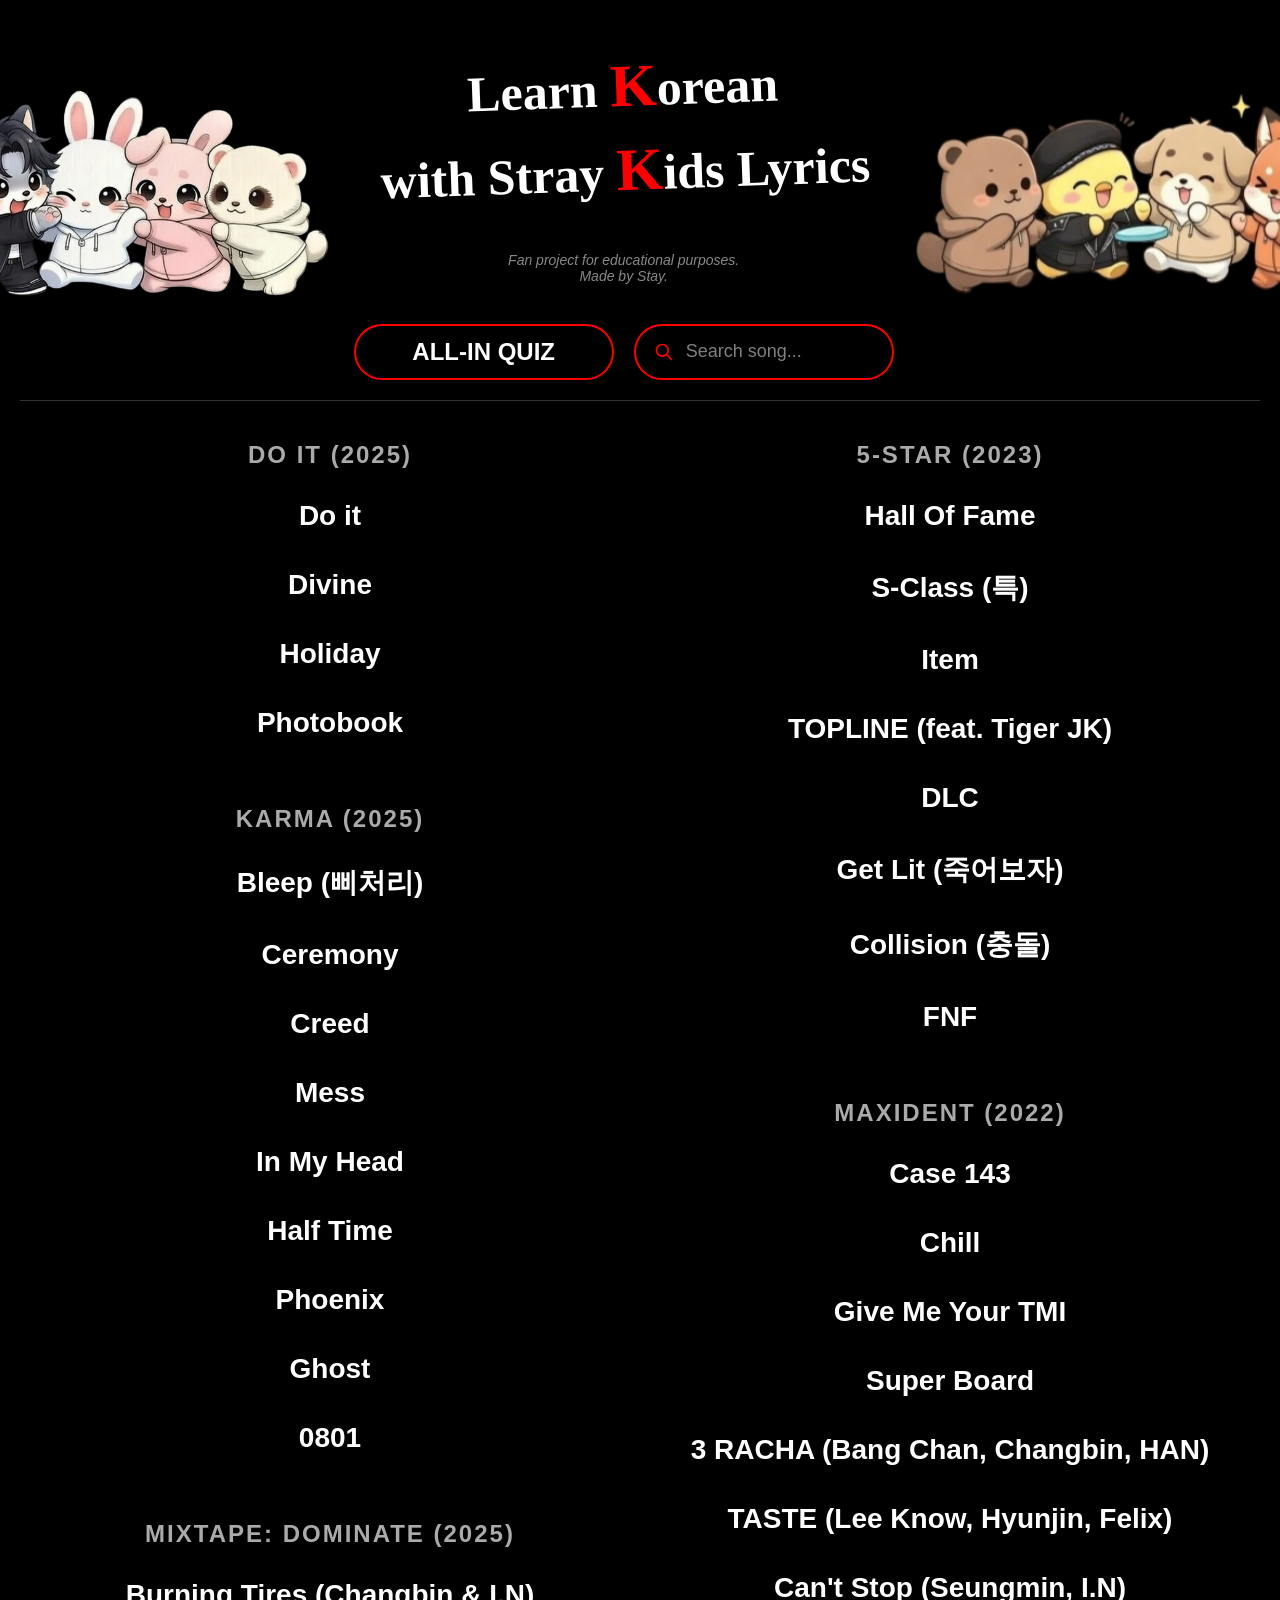
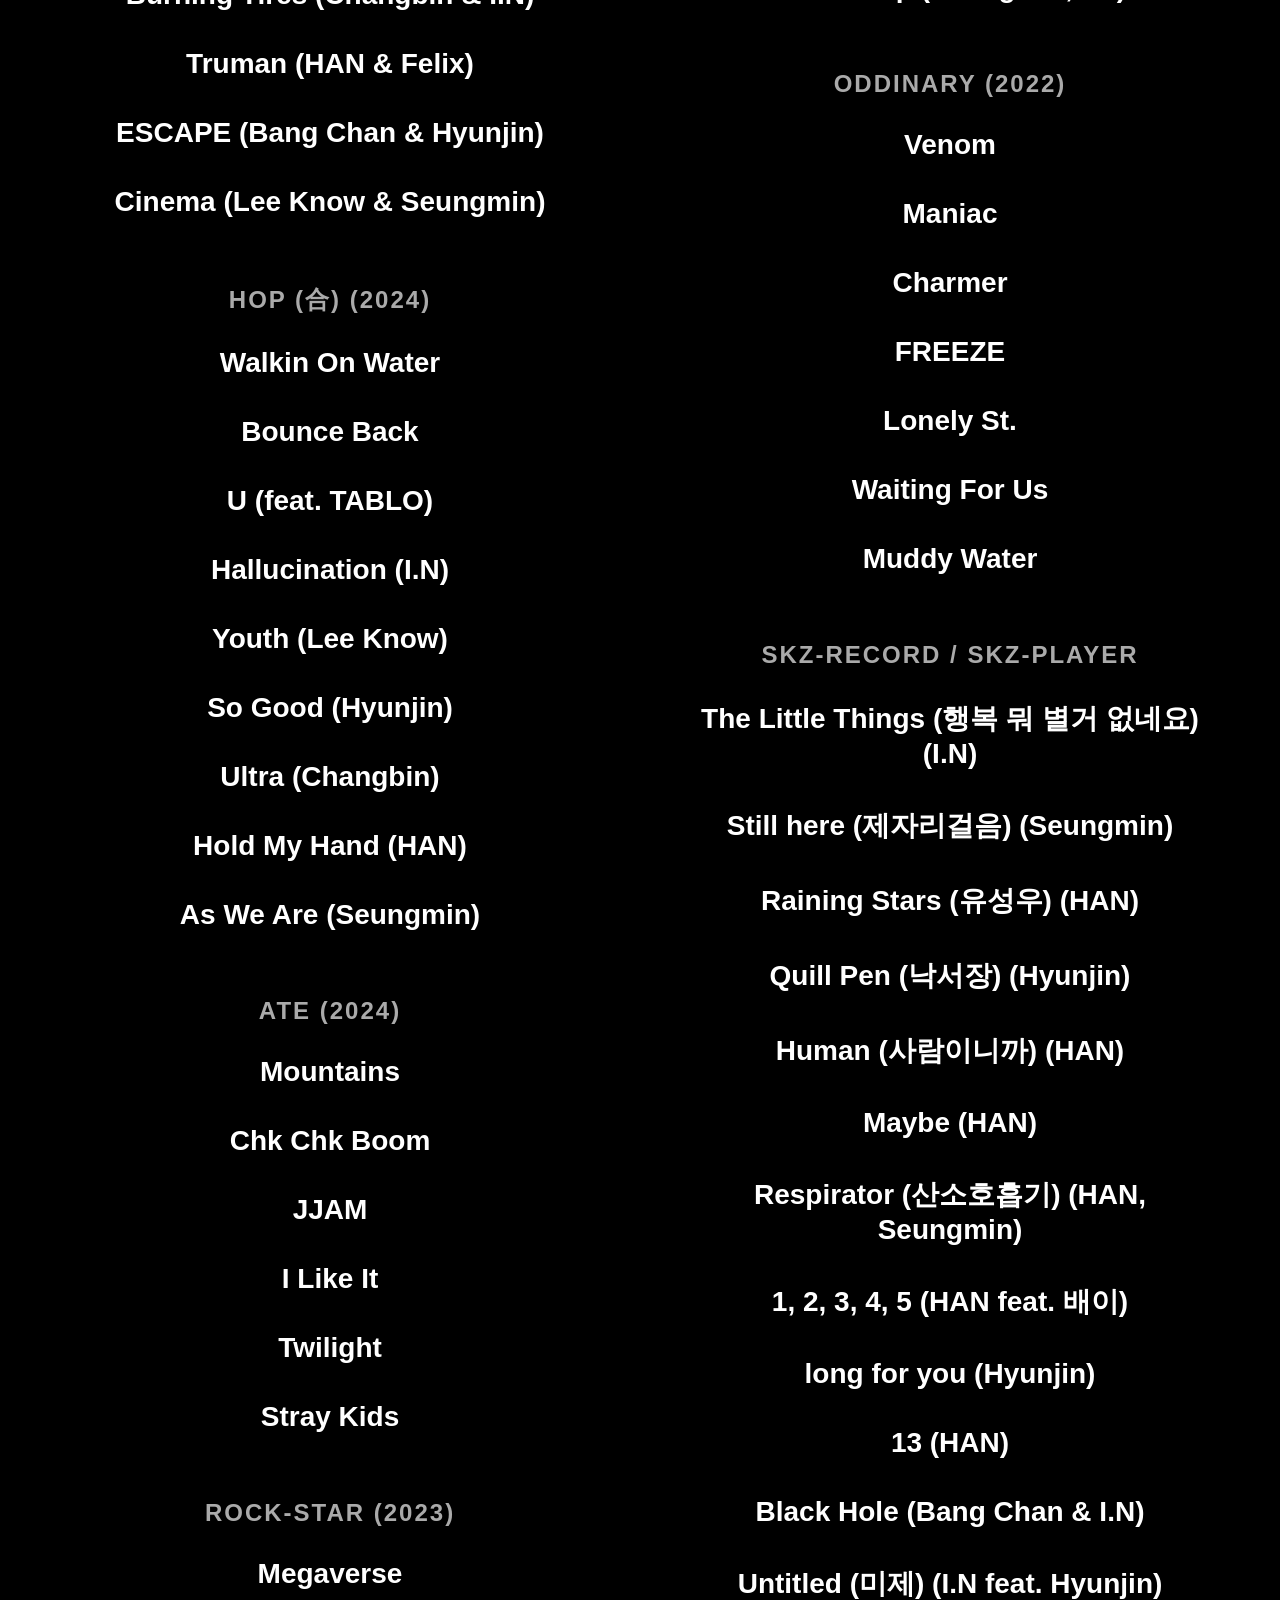
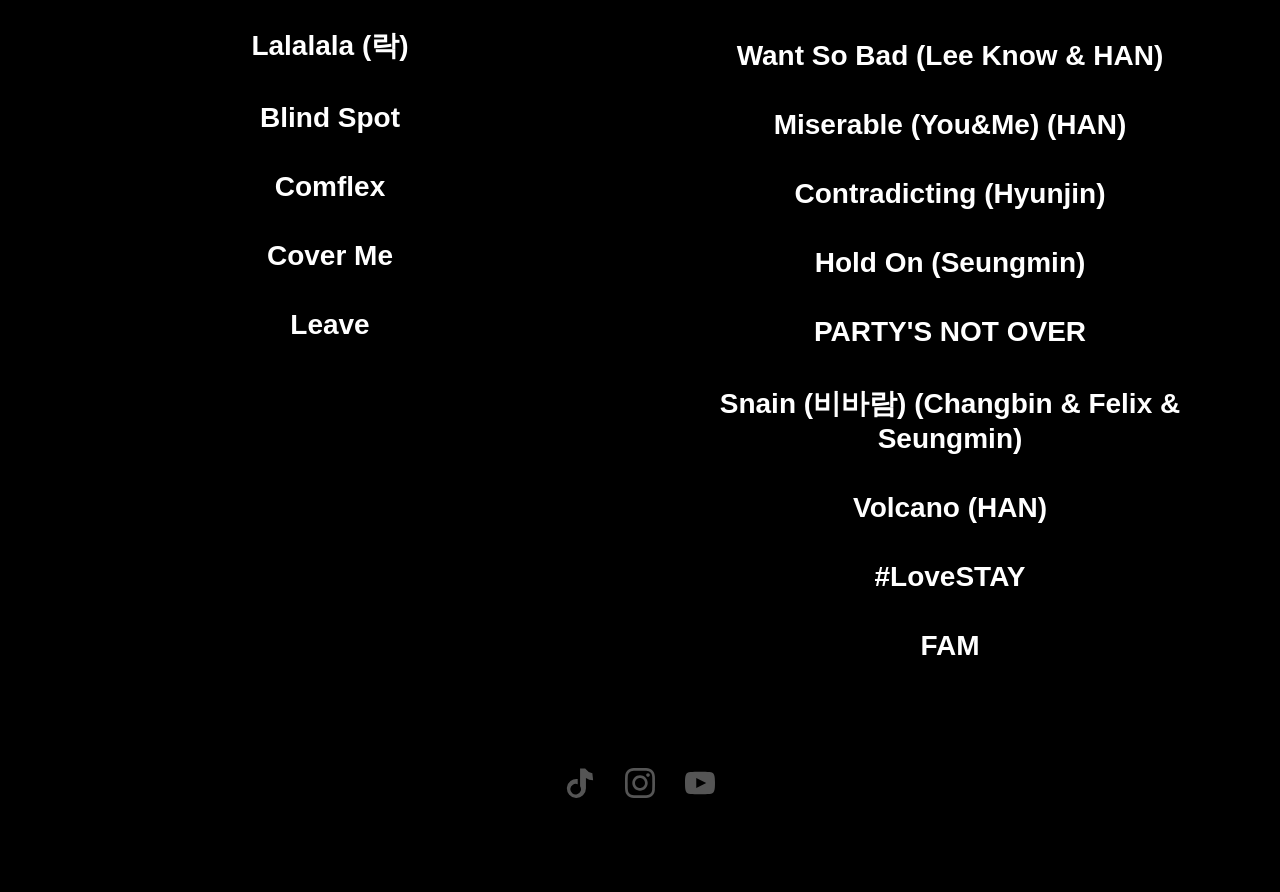
==== commit f51f11b2: "Update index.html" ====
--- a/index.html
+++ b/index.html
@@ -180,7 +180,8 @@
  <div class="album-column">
       <div class="album-title">SKZ-RECORD / SKZ-PLAYER</div>
       <ul class="song-list">
-         <li><a href="song.html?id=steps" class="song-link">Still here (제자리걸음) (Seungmin)</a></li>
+                <li><a href="song.html?id=littlethings" class="song-link">The Little Things (행복 뭐 별거 없네요) (I.N)</a></li>
+        <li><a href="song.html?id=steps" class="song-link">Still here (제자리걸음) (Seungmin)</a></li>
         <li><a href="song.html?id=rainingstars" class="song-link">Raining Stars (유성우) (HAN)</a></li>
         <li><a href="song.html?id=quillpen" class="song-link">Quill Pen (낙서장) (Hyunjin)</a></li>
          <li><a href="song.html?id=human" class="song-link">Human (사람이니까) (HAN)</a></li>
@@ -294,6 +295,8 @@
   </div>
 
 </div>
-
+<!-- Cloudflare Web Analytics --><script defer src='https://static.cloudflareinsights.com/beacon.min.js' data-cf-beacon='{"token": "3795d79dd5da424d8e621e09aa0f6fae"}'></script><!-- End Cloudflare Web Analytics -->
 </body>
-</html>+
+</html>
+
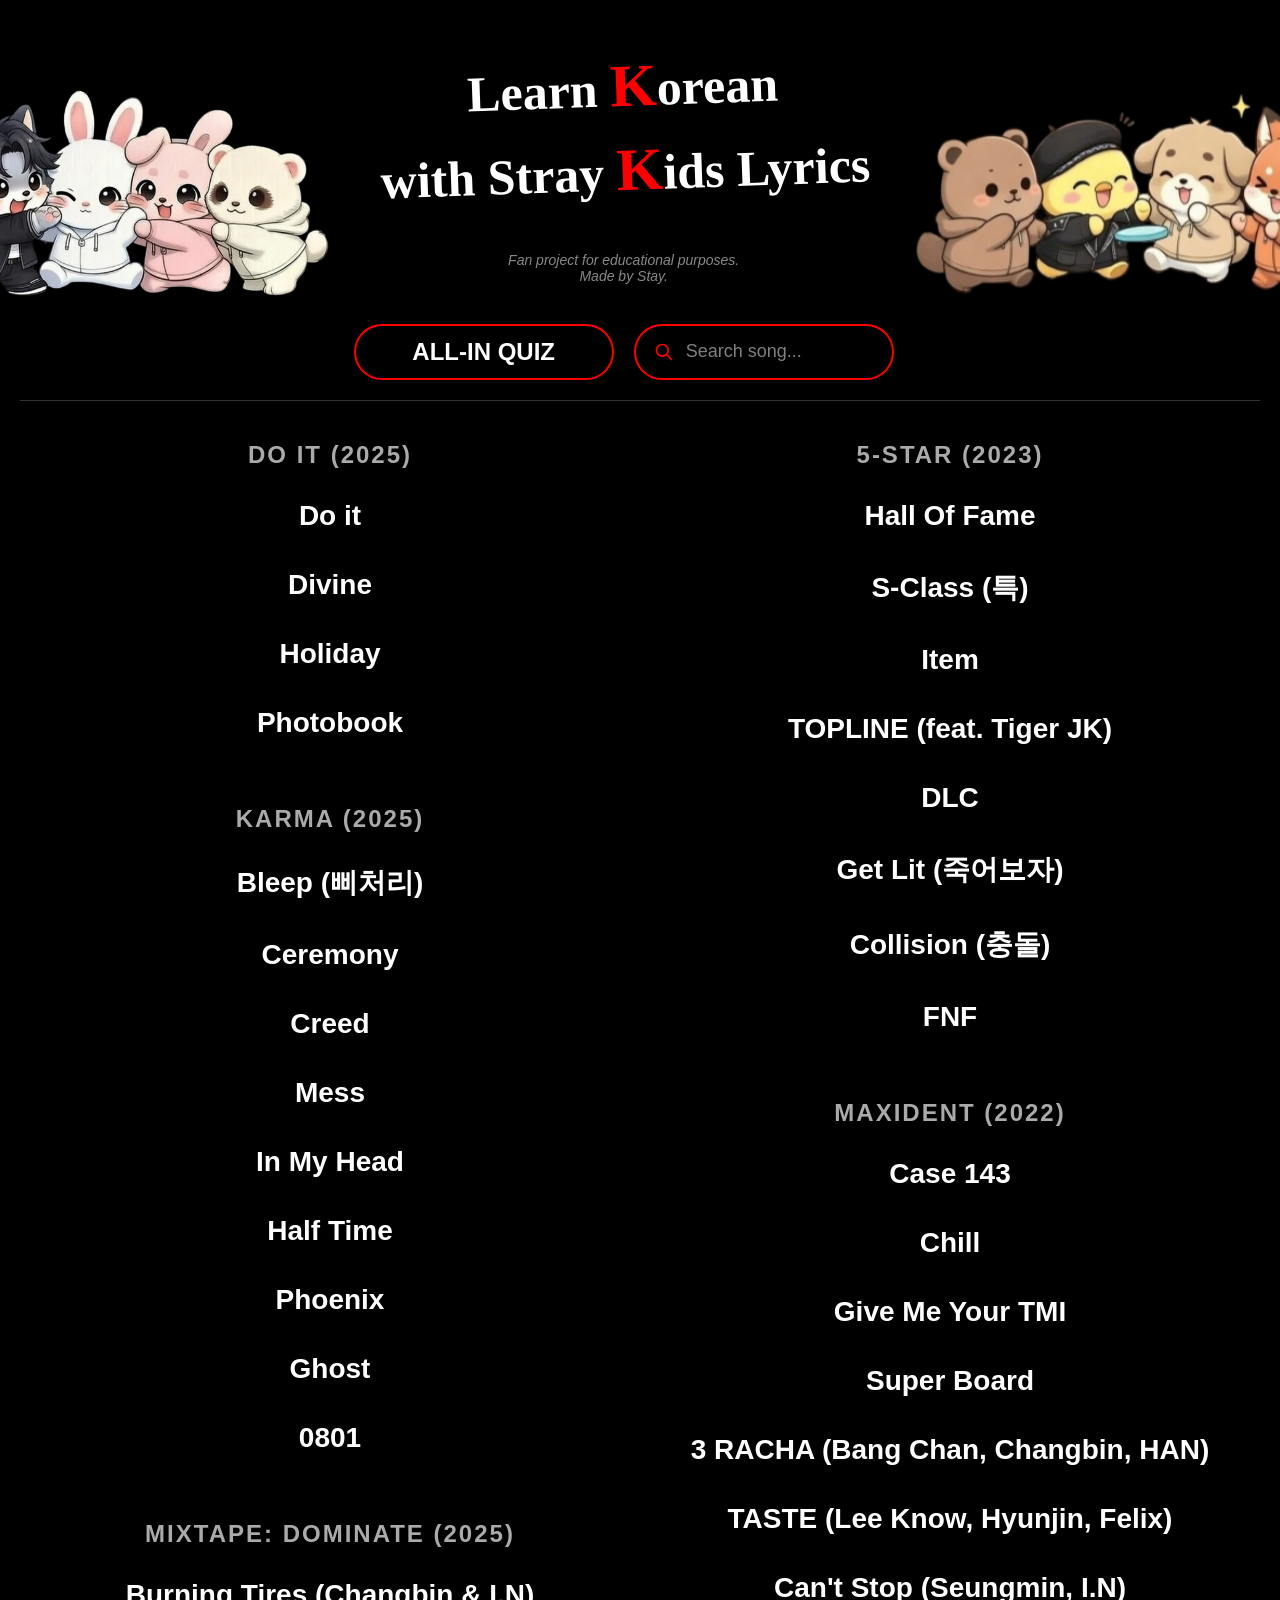
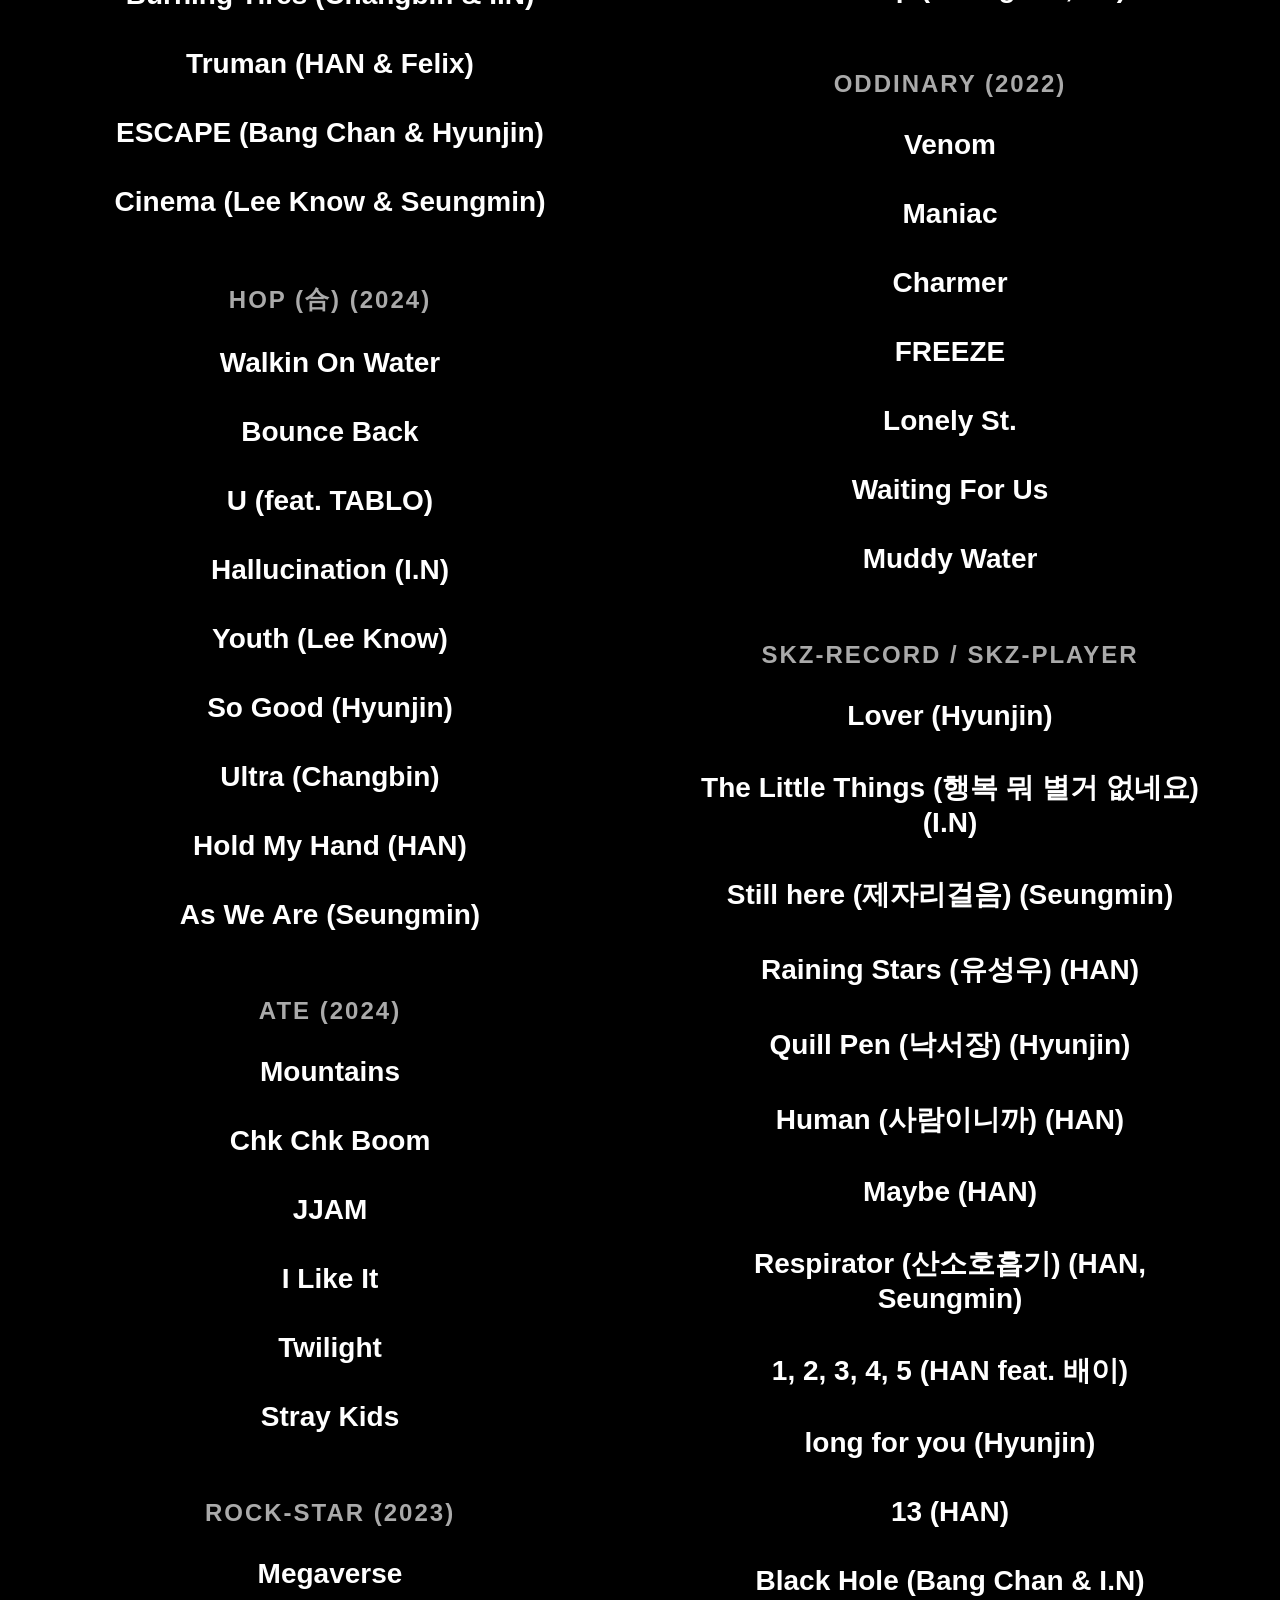
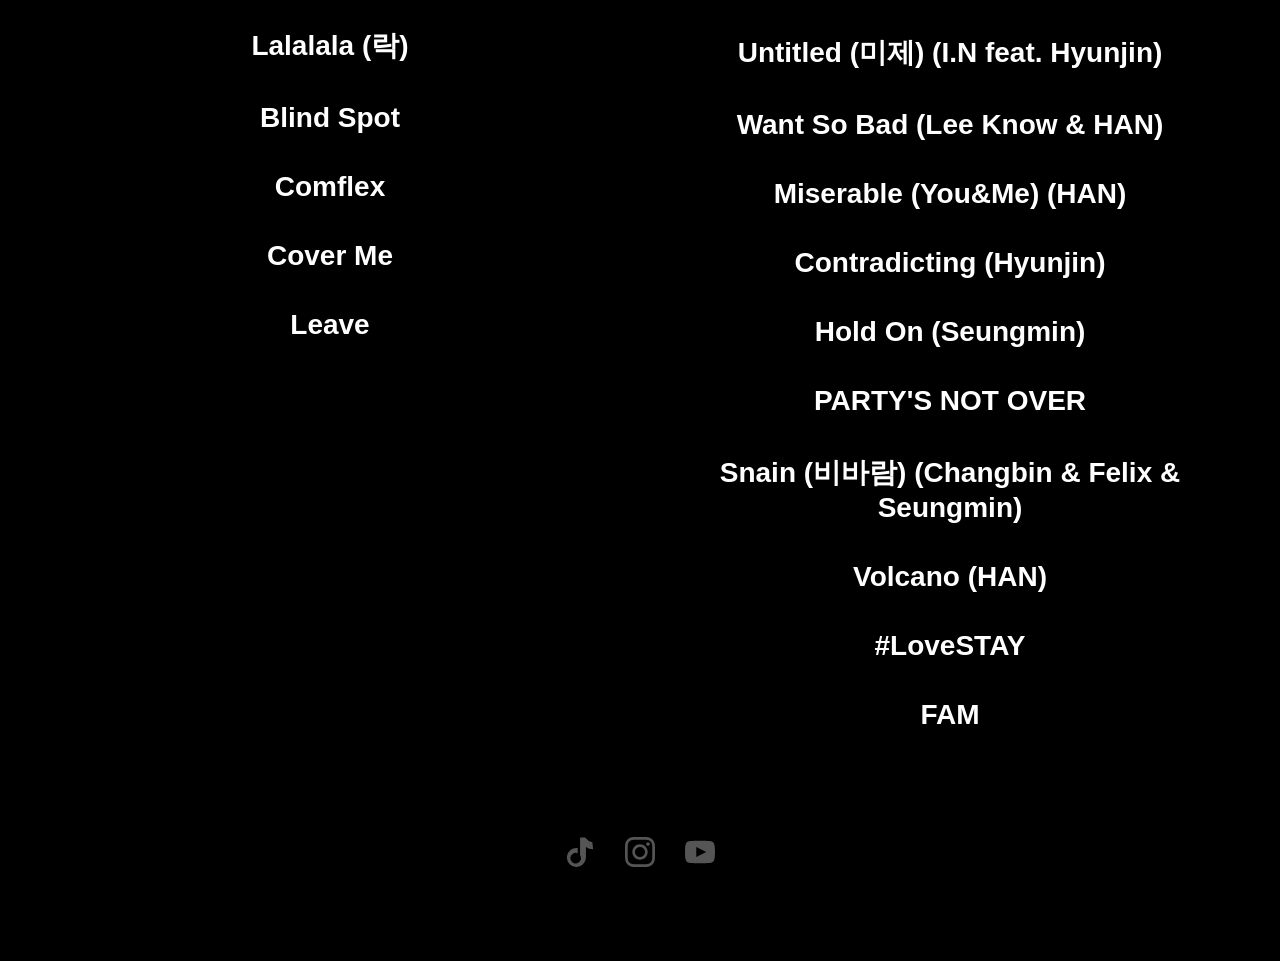
==== commit 66c4387a: "Update index.html" ====
--- a/index.html
+++ b/index.html
@@ -180,6 +180,7 @@
  <div class="album-column">
       <div class="album-title">SKZ-RECORD / SKZ-PLAYER</div>
       <ul class="song-list">
+                <li><a href="song.html?id=lover" class="song-link">Lover (Hyunjin)</a></li>
                 <li><a href="song.html?id=littlethings" class="song-link">The Little Things (행복 뭐 별거 없네요) (I.N)</a></li>
         <li><a href="song.html?id=steps" class="song-link">Still here (제자리걸음) (Seungmin)</a></li>
         <li><a href="song.html?id=rainingstars" class="song-link">Raining Stars (유성우) (HAN)</a></li>
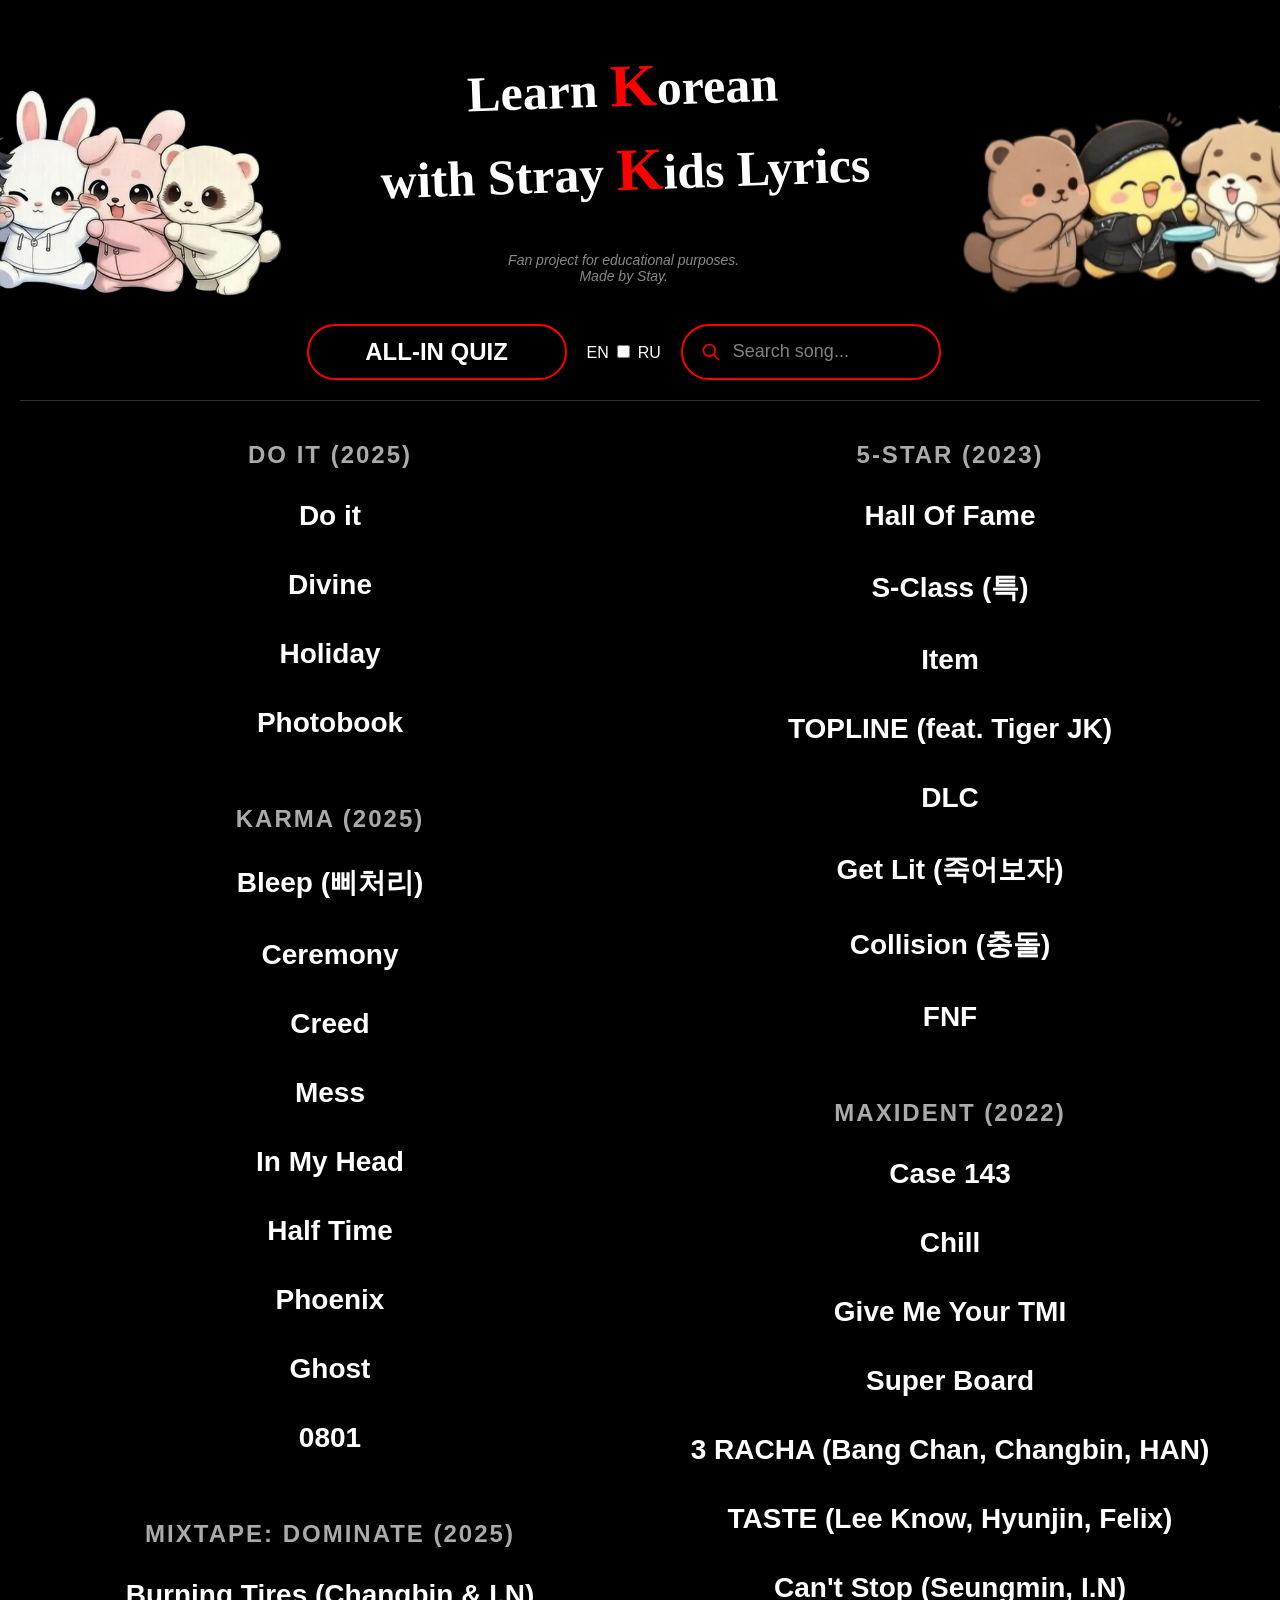
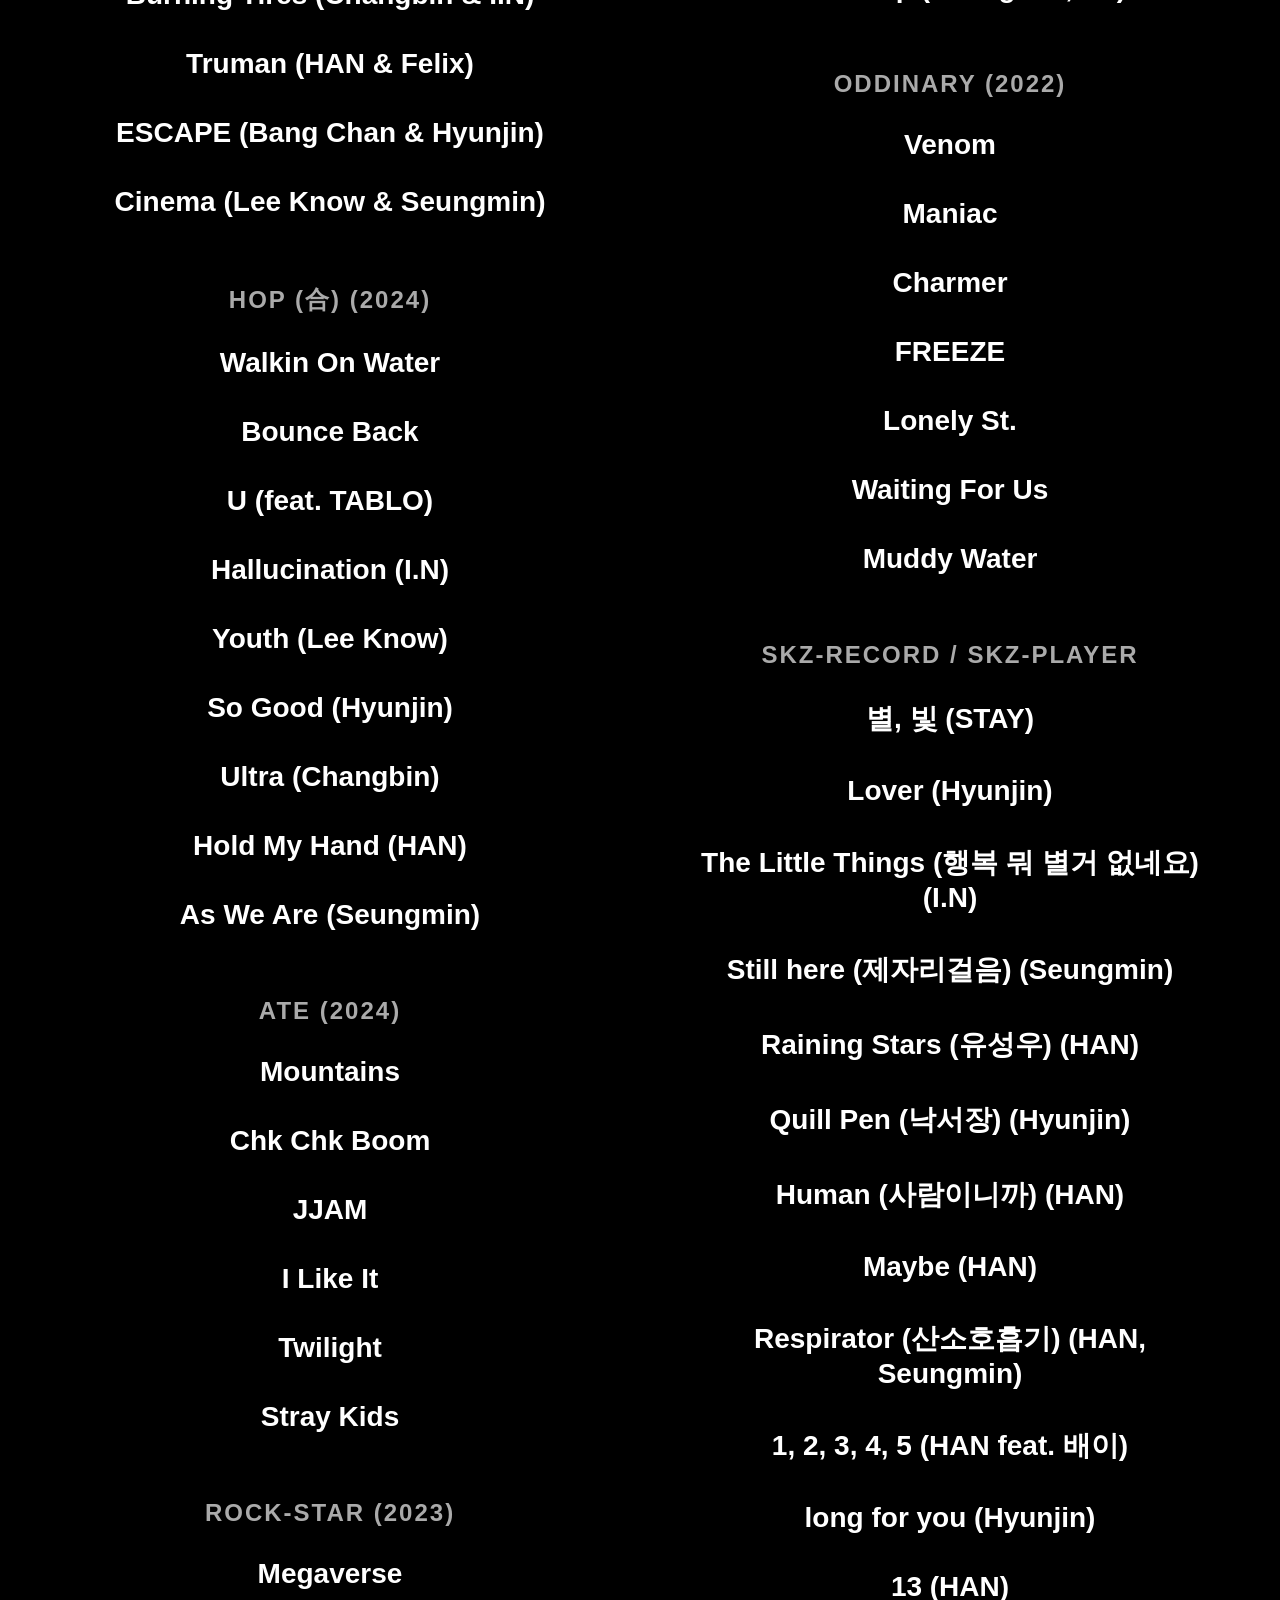
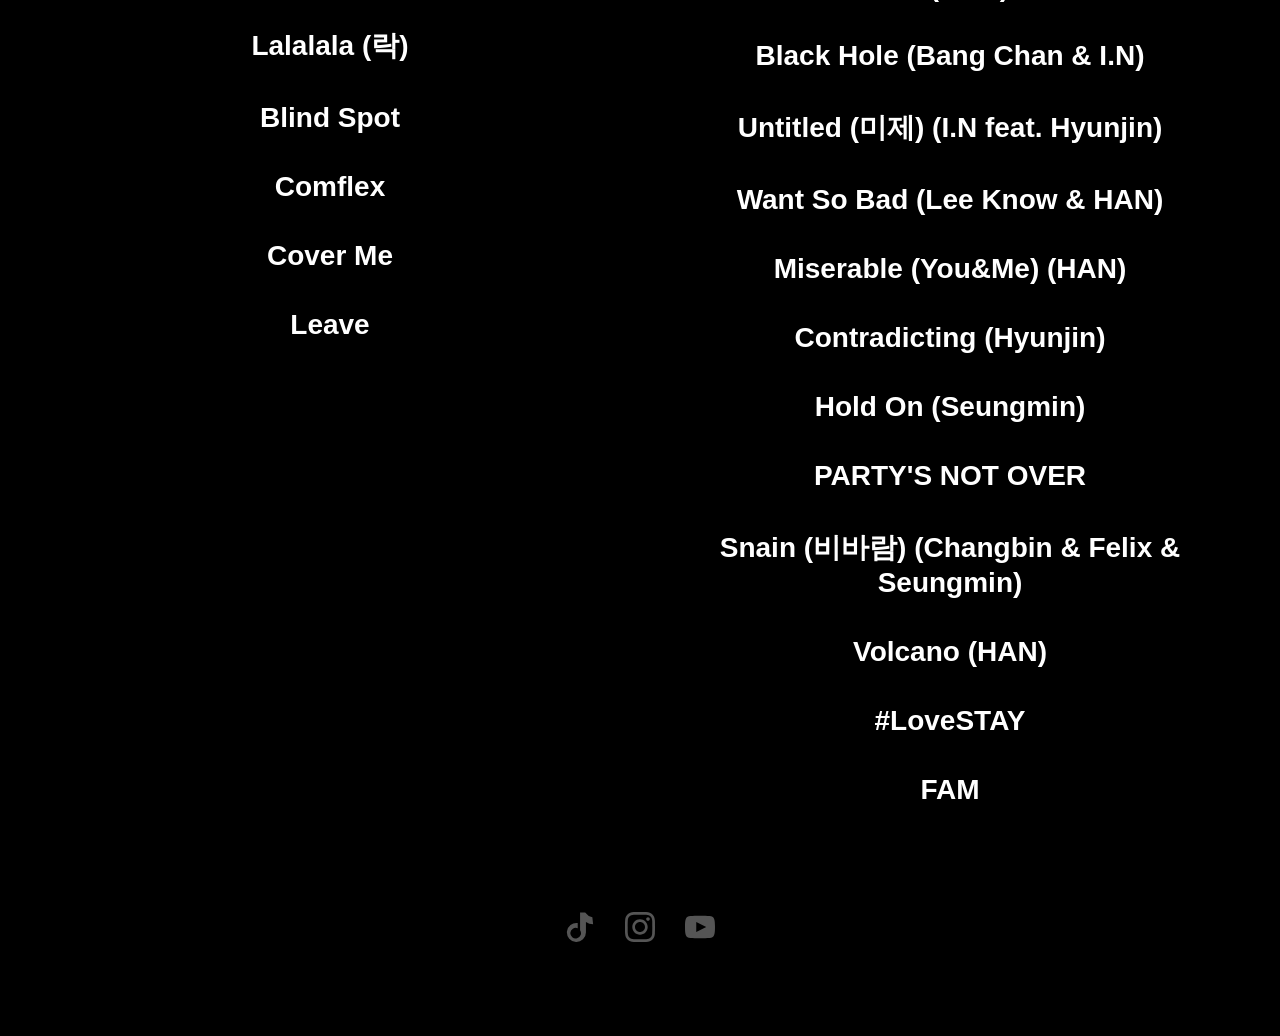
==== commit 8d28d770: "Update index.html" ====
--- a/index.html
+++ b/index.html
@@ -40,6 +40,18 @@
       <div class="action-buttons-wrapper">
         <button id="start-global-quiz" class="global-quiz-btn">ALL-IN QUIZ</button>
         
+<!-- НОВЫЙ БЛОК: ПЕРЕКЛЮЧАТЕЛЬ ЯЗЫКА -->
+<div class="lang-toggle-wrapper">
+  <span class="lang-text en-text">EN</span>
+  
+  <label class="switch-control">
+    <input type="checkbox" id="language-checkbox">
+    <span class="slider-round"></span>
+  </label>
+  
+  <span class="lang-text ru-text">RU</span>
+</div>
+
         <div class="search-wrapper">
           <!-- Иконка лупы (SVG) -->
           <svg class="search-icon" viewBox="0 0 24 24" width="20" height="20">
@@ -48,6 +60,7 @@
           <input type="text" id="song-search-input" class="song-search-input" placeholder="Search song...">
         </div>
       </div>
+        
       <!-- КОНЕЦ НОВОГО БЛОКА -->
 
     </div>
@@ -180,9 +193,10 @@
  <div class="album-column">
       <div class="album-title">SKZ-RECORD / SKZ-PLAYER</div>
       <ul class="song-list">
-                <li><a href="song.html?id=lover" class="song-link">Lover (Hyunjin)</a></li>
+        <li><a href="song.html?id=stay" class="song-link">별, 빛 (STAY)</a></li>
+        <li><a href="song.html?id=lover" class="song-link">Lover (Hyunjin)</a></li>
                 <li><a href="song.html?id=littlethings" class="song-link">The Little Things (행복 뭐 별거 없네요) (I.N)</a></li>
-        <li><a href="song.html?id=steps" class="song-link">Still here (제자리걸음) (Seungmin)</a></li>
+         <li><a href="song.html?id=steps" class="song-link">Still here (제자리걸음) (Seungmin)</a></li>
         <li><a href="song.html?id=rainingstars" class="song-link">Raining Stars (유성우) (HAN)</a></li>
         <li><a href="song.html?id=quillpen" class="song-link">Quill Pen (낙서장) (Hyunjin)</a></li>
          <li><a href="song.html?id=human" class="song-link">Human (사람이니까) (HAN)</a></li>
@@ -296,8 +310,6 @@
   </div>
 
 </div>
-<!-- Cloudflare Web Analytics --><script defer src='https://static.cloudflareinsights.com/beacon.min.js' data-cf-beacon='{"token": "3795d79dd5da424d8e621e09aa0f6fae"}'></script><!-- End Cloudflare Web Analytics -->
+
 </body>
-
 </html>
-
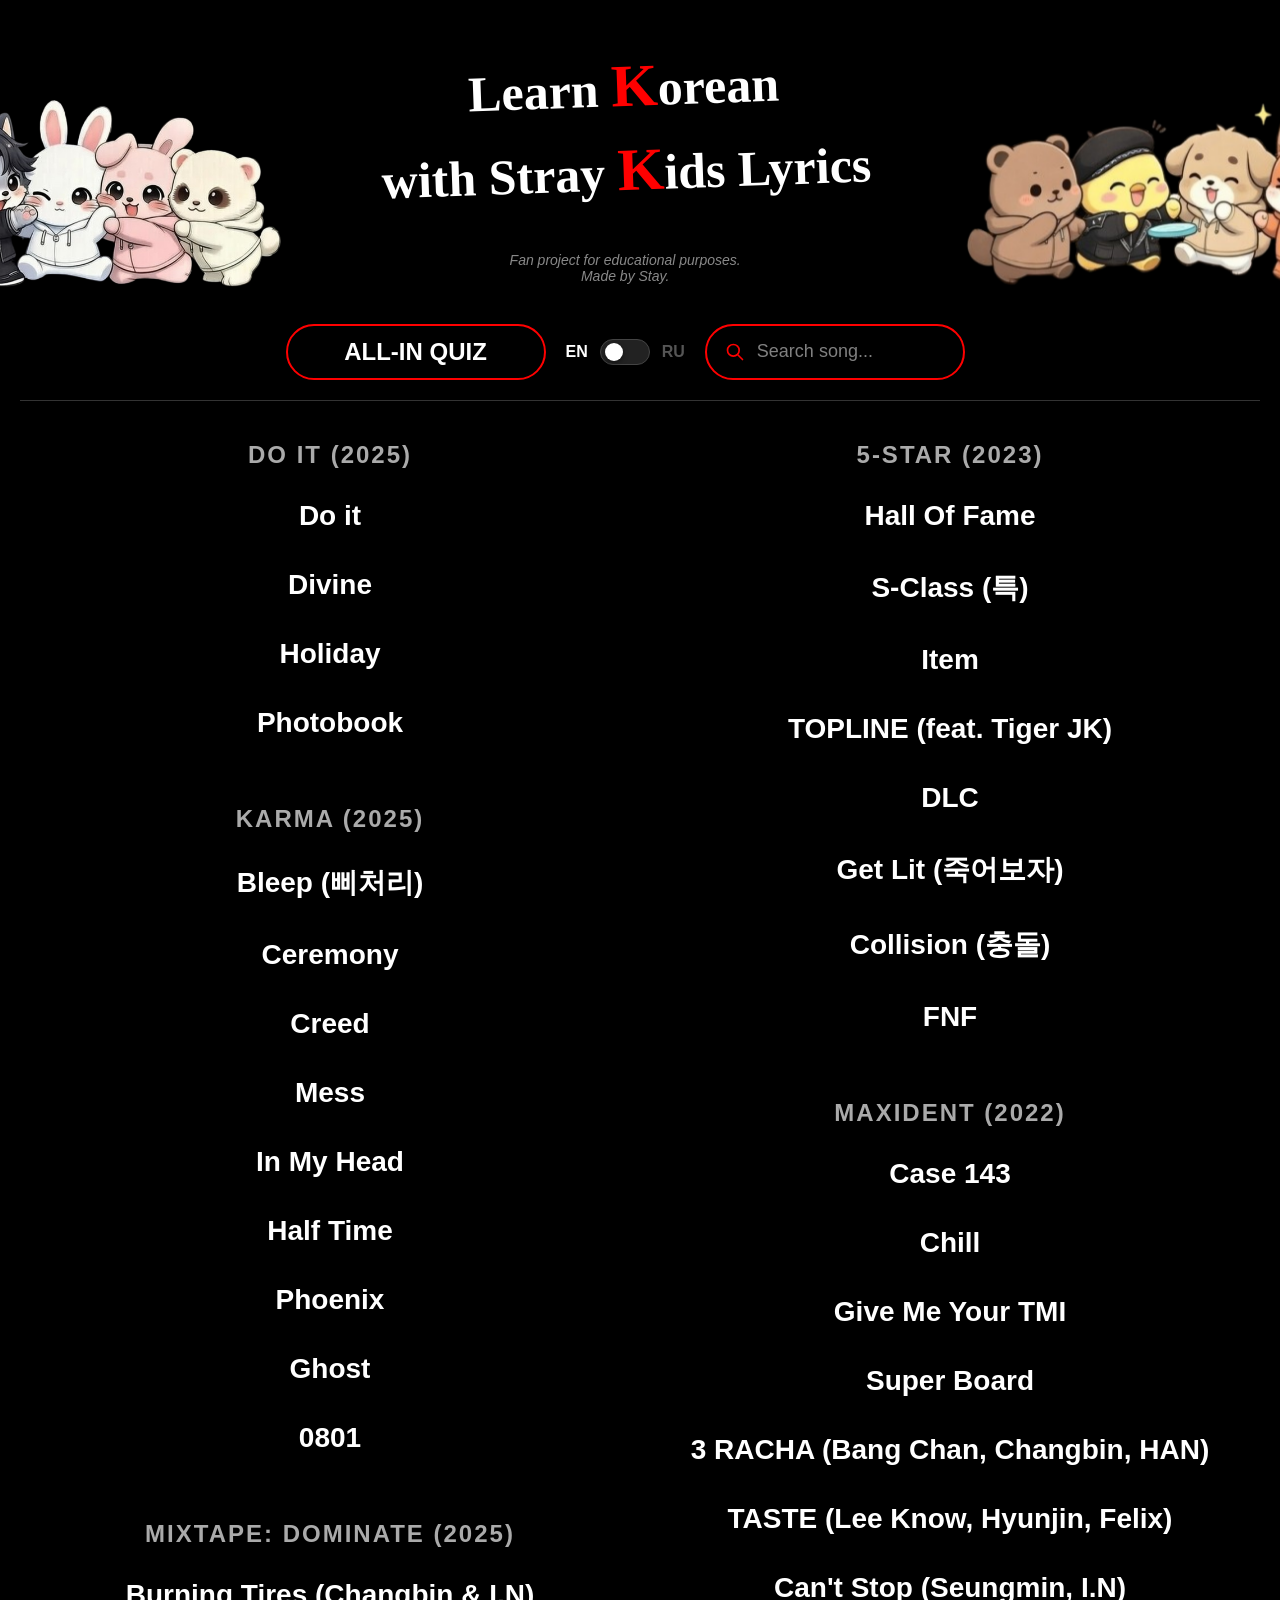
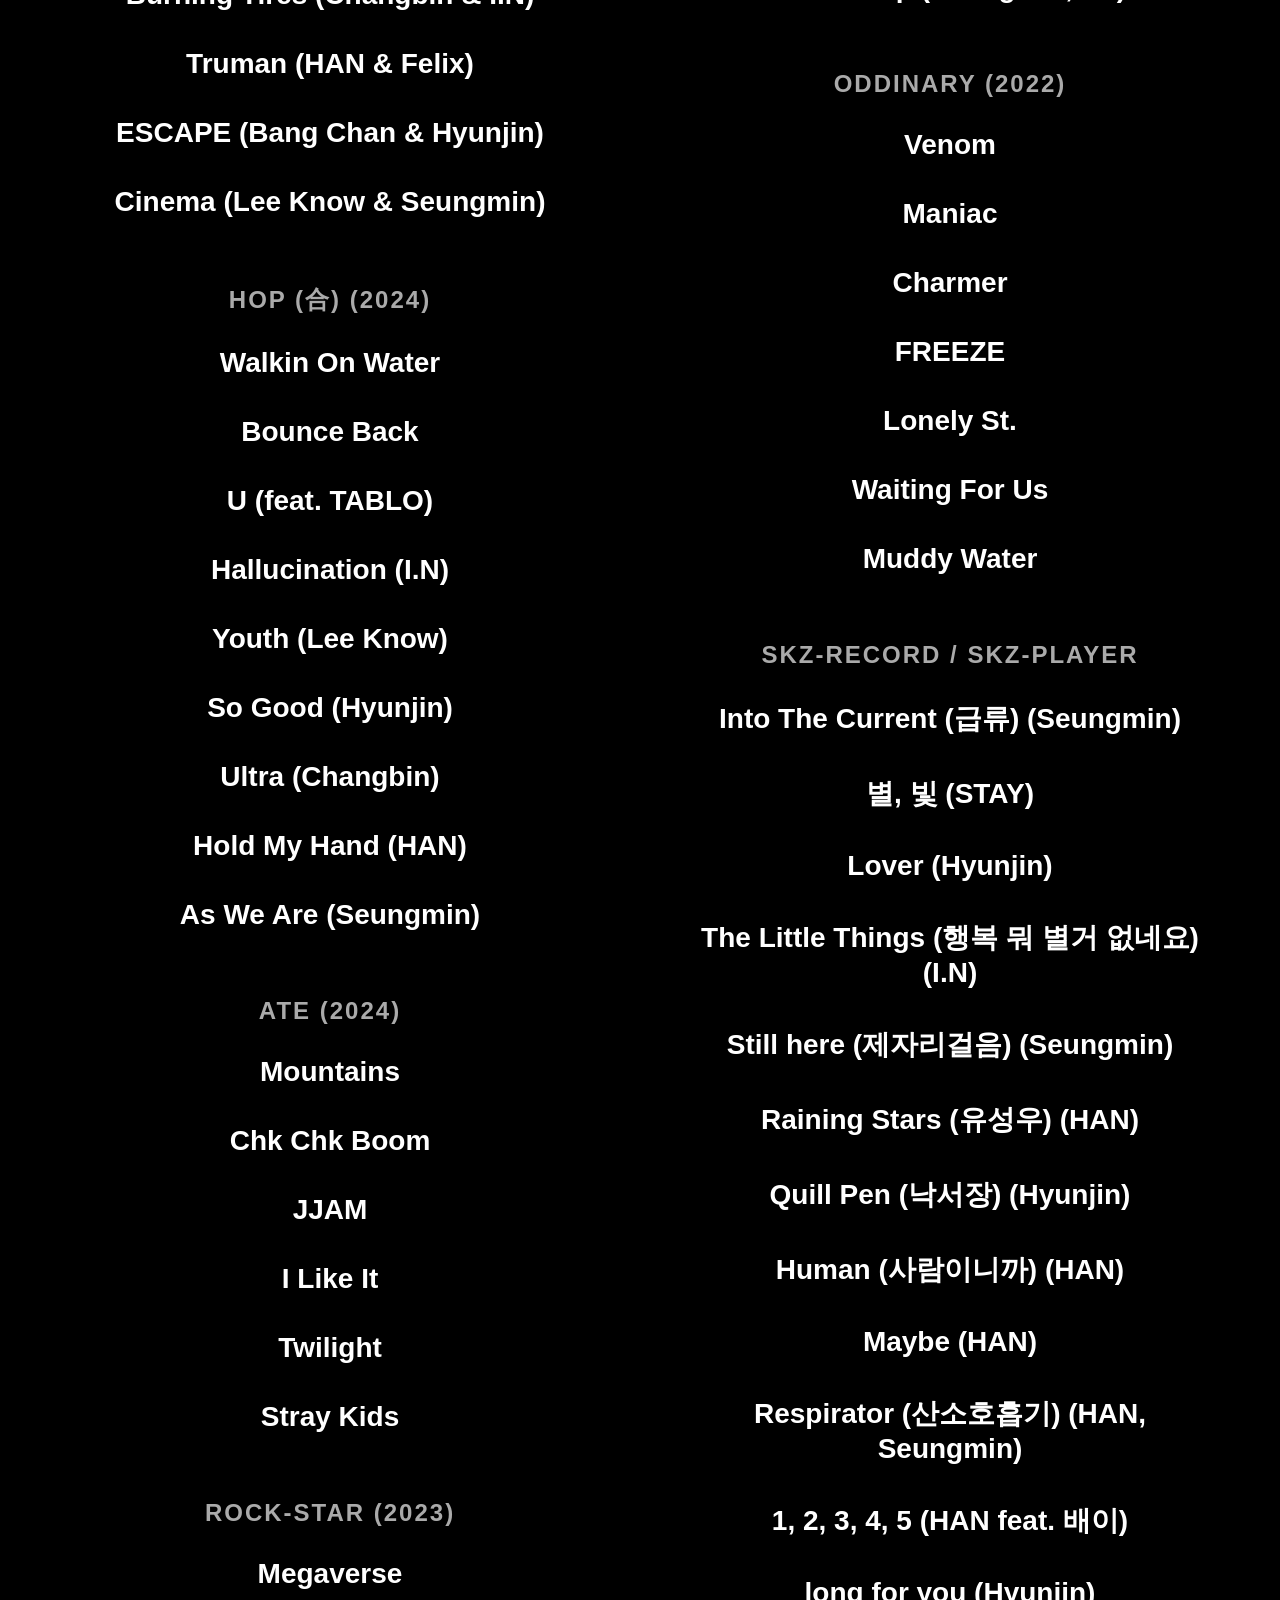
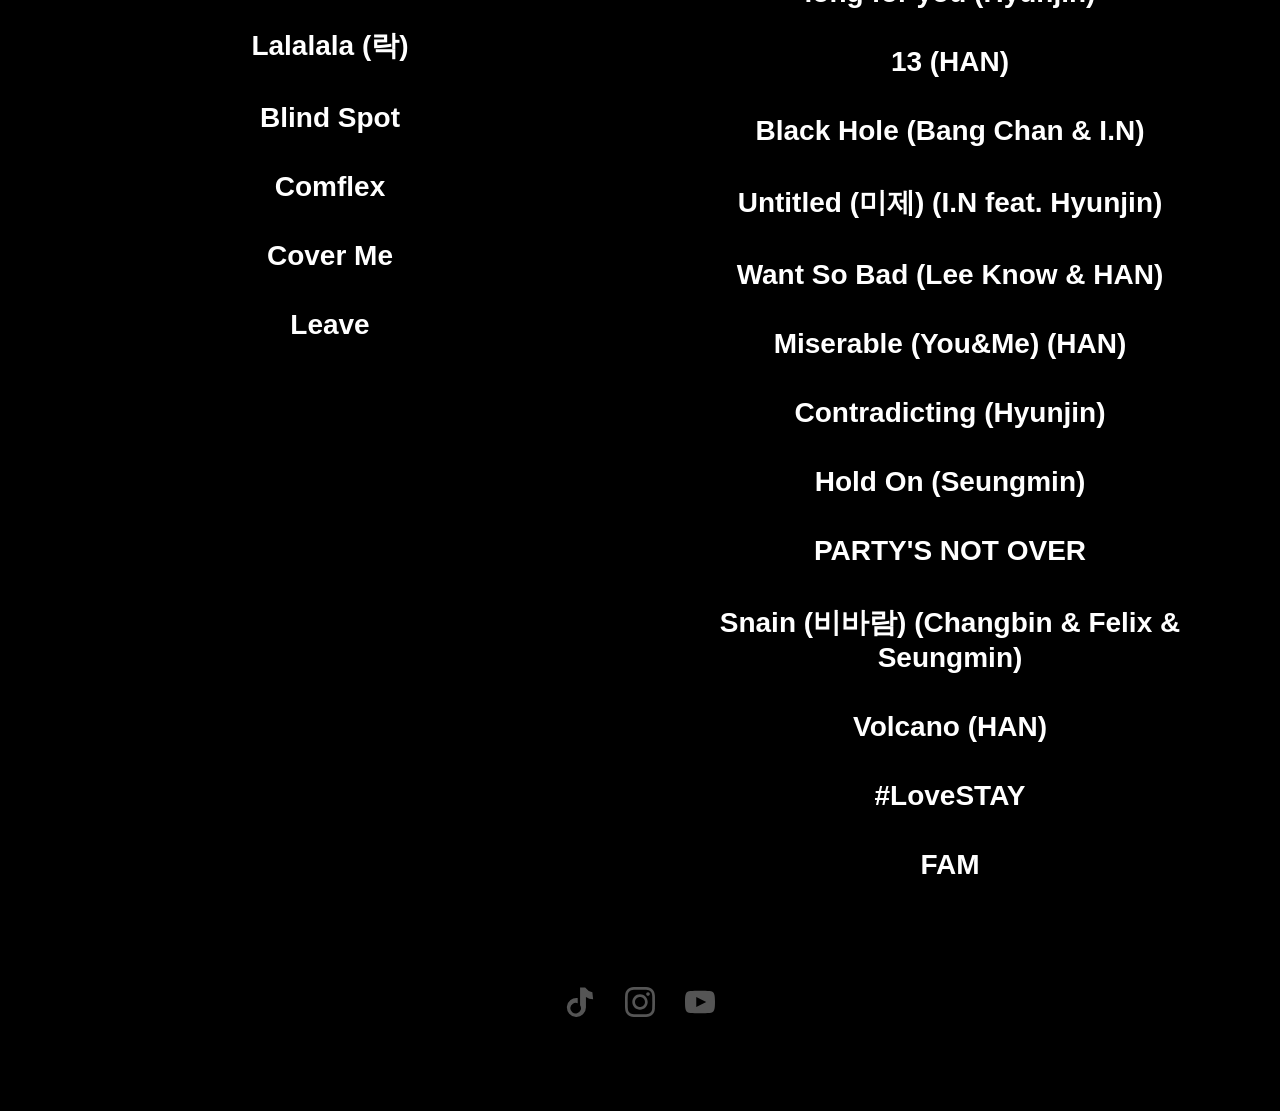
==== commit 09c2c5dd: "update" ====
--- a/index.html
+++ b/index.html
@@ -193,6 +193,7 @@
  <div class="album-column">
       <div class="album-title">SKZ-RECORD / SKZ-PLAYER</div>
       <ul class="song-list">
+        <li><a href="song.html?id=current" class="song-link">Into The Current (급류) (Seungmin)</a></li>
         <li><a href="song.html?id=stay" class="song-link">별, 빛 (STAY)</a></li>
         <li><a href="song.html?id=lover" class="song-link">Lover (Hyunjin)</a></li>
                 <li><a href="song.html?id=littlethings" class="song-link">The Little Things (행복 뭐 별거 없네요) (I.N)</a></li>
--- a/style.css
+++ b/style.css
@@ -282,8 +282,8 @@
 
 /* HOME PAGE EXTRA STYLES */
 .home-container { max-width: 100%; margin: 0; padding: 0 20px 50px 20px; text-align: center; }
-.home-header-wrapper { display: flex; justify-content: center; align-items: center; gap: 20px; margin-bottom: 20px; padding-top: 10px; width: 100%; }
-.start-img { height: 220px; width: auto; object-fit: contain; }
+.home-header-wrapper { display: flex; justify-content: center; align-items: center; gap: -30px; margin-bottom: 20px; padding-top: 10px; width: 100%; }
+.start-img { height: 200px; width: auto; object-fit: contain; }
 @media (max-width: 1000px) { .start-img { height: 150px; } }
 .title-container { flex: 0 0 auto; display: flex; flex-direction: column; align-items: center; }
 .home-subtitle { color: #888; font-size: 14px; font-style: italic; margin-top: -20px; margin-bottom: 30px; }
@@ -897,6 +897,12 @@
   font-size: 14px;
 }
 
+/* Запрещаем разрывать текст в первой колонке таблиц грамматики */
+.grammar-table td:first-child {
+  white-space: nowrap;
+  vertical-align: middle;
+}
+
 .grammar-table th, 
 .grammar-table td {
   border: 1px solid #fff;
@@ -972,7 +978,84 @@
   user-select: none;
   cursor: pointer;
 }
-
+/* Контейнер всего блока */
+.lang-toggle-wrapper {
+  display: flex;
+  align-items: center;
+  gap: 12px;
+  user-select: none;
+}
+
+/* Текст EN / RU */
+.lang-text {
+  font-size: 16px;
+  font-weight: bold;
+  color: #555; /* Неактивный цвет — серый */
+  transition: color 0.3s ease;
+}
+
+/* Сам переключатель (рамка/трек) */
+.switch-control {
+  position: relative;
+  display: inline-block;
+  width: 50px;
+  height: 26px;
+  cursor: pointer;
+}
+
+/* Прячем стандартный чекбокс */
+.switch-control input {
+  opacity: 0;
+  width: 0;
+  height: 0;
+}
+
+/* Фон ползунка (трек) */
+.slider-round {
+  position: absolute;
+  top: 0; left: 0; right: 0; bottom: 0;
+  background-color: #222; /* Черный/темно-серый в базе (EN) */
+  border: 1px solid #444;
+  transition: .4s;
+  border-radius: 34px;
+}
+
+/* Кругляшок (ручка), которая бегает */
+.slider-round:before {
+  position: absolute;
+  content: "";
+  height: 18px;
+  width: 18px;
+  left: 4px;
+  bottom: 3px;
+  background-color: white;
+  transition: .4s;
+  border-radius: 50%;
+  box-shadow: 0 2px 5px rgba(0,0,0,0.5);
+}
+
+/* --- СОСТОЯНИЕ: ВЫБРАН RU (Checked) --- */
+
+/* Фон становится КРАСНЫМ */
+input:checked + .slider-round {
+  background-color: #ff0000;
+  border-color: #ff0000;
+}
+
+/* Кругляшок уезжает вправо */
+input:checked + .slider-round:before {
+  transform: translateX(22px);
+}
+
+/* Подсветка активного текста */
+#language-checkbox:not(:checked) ~ .en-text, 
+#language-checkbox:checked ~ .ru-text {
+  color: #fff; /* Белый для активного языка */
+}
+
+/* Если EN активен, текст EN чуть ярче */
+.en-text { color: #fff; } /* по умолчанию EN активен */
+input:checked ~ .en-text { color: #555; } /* если нажат RU, EN тускнеет */
 
 /* 📱 MOBILE (SMARTPHONE ONLY) */
 @media (max-width: 768px) {
@@ -1273,4 +1356,5 @@
   #mobile-menu-toggle.hidden {
     display: none !important;
   }
-}  +  
+}  
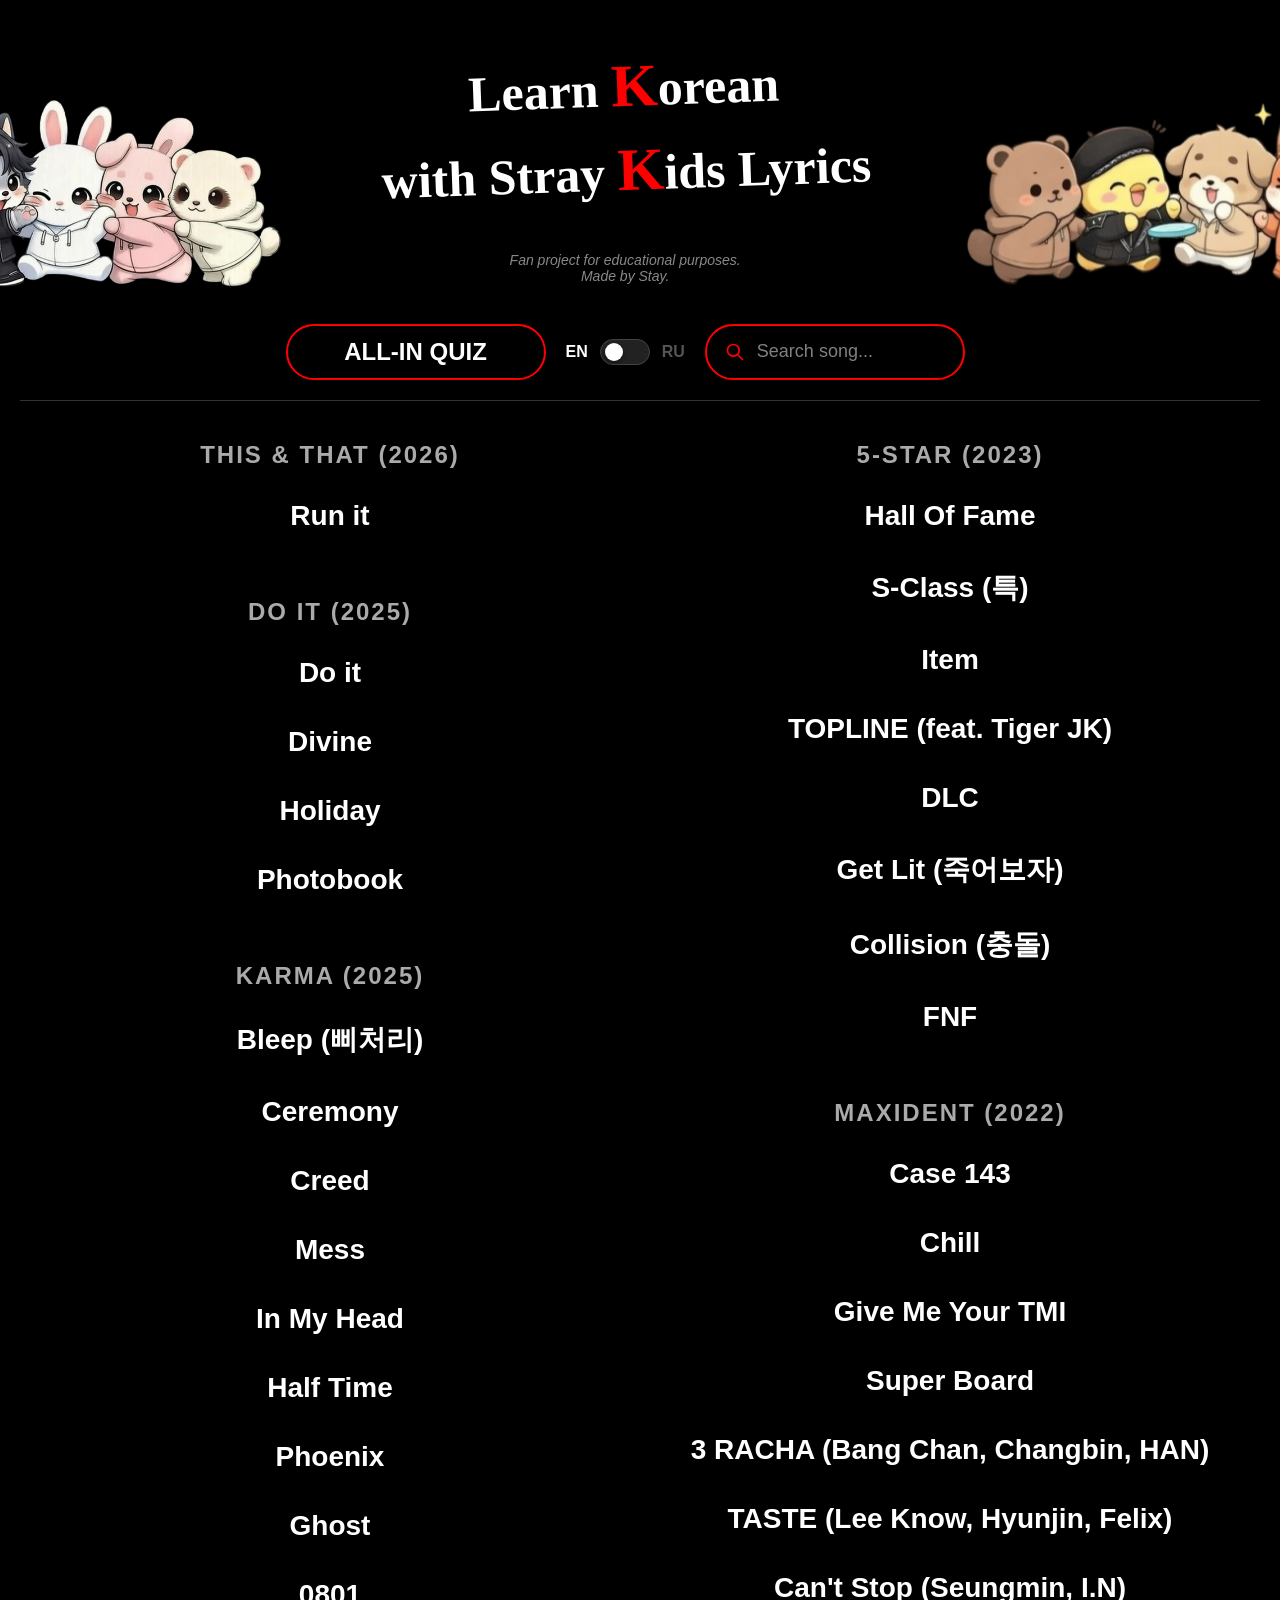
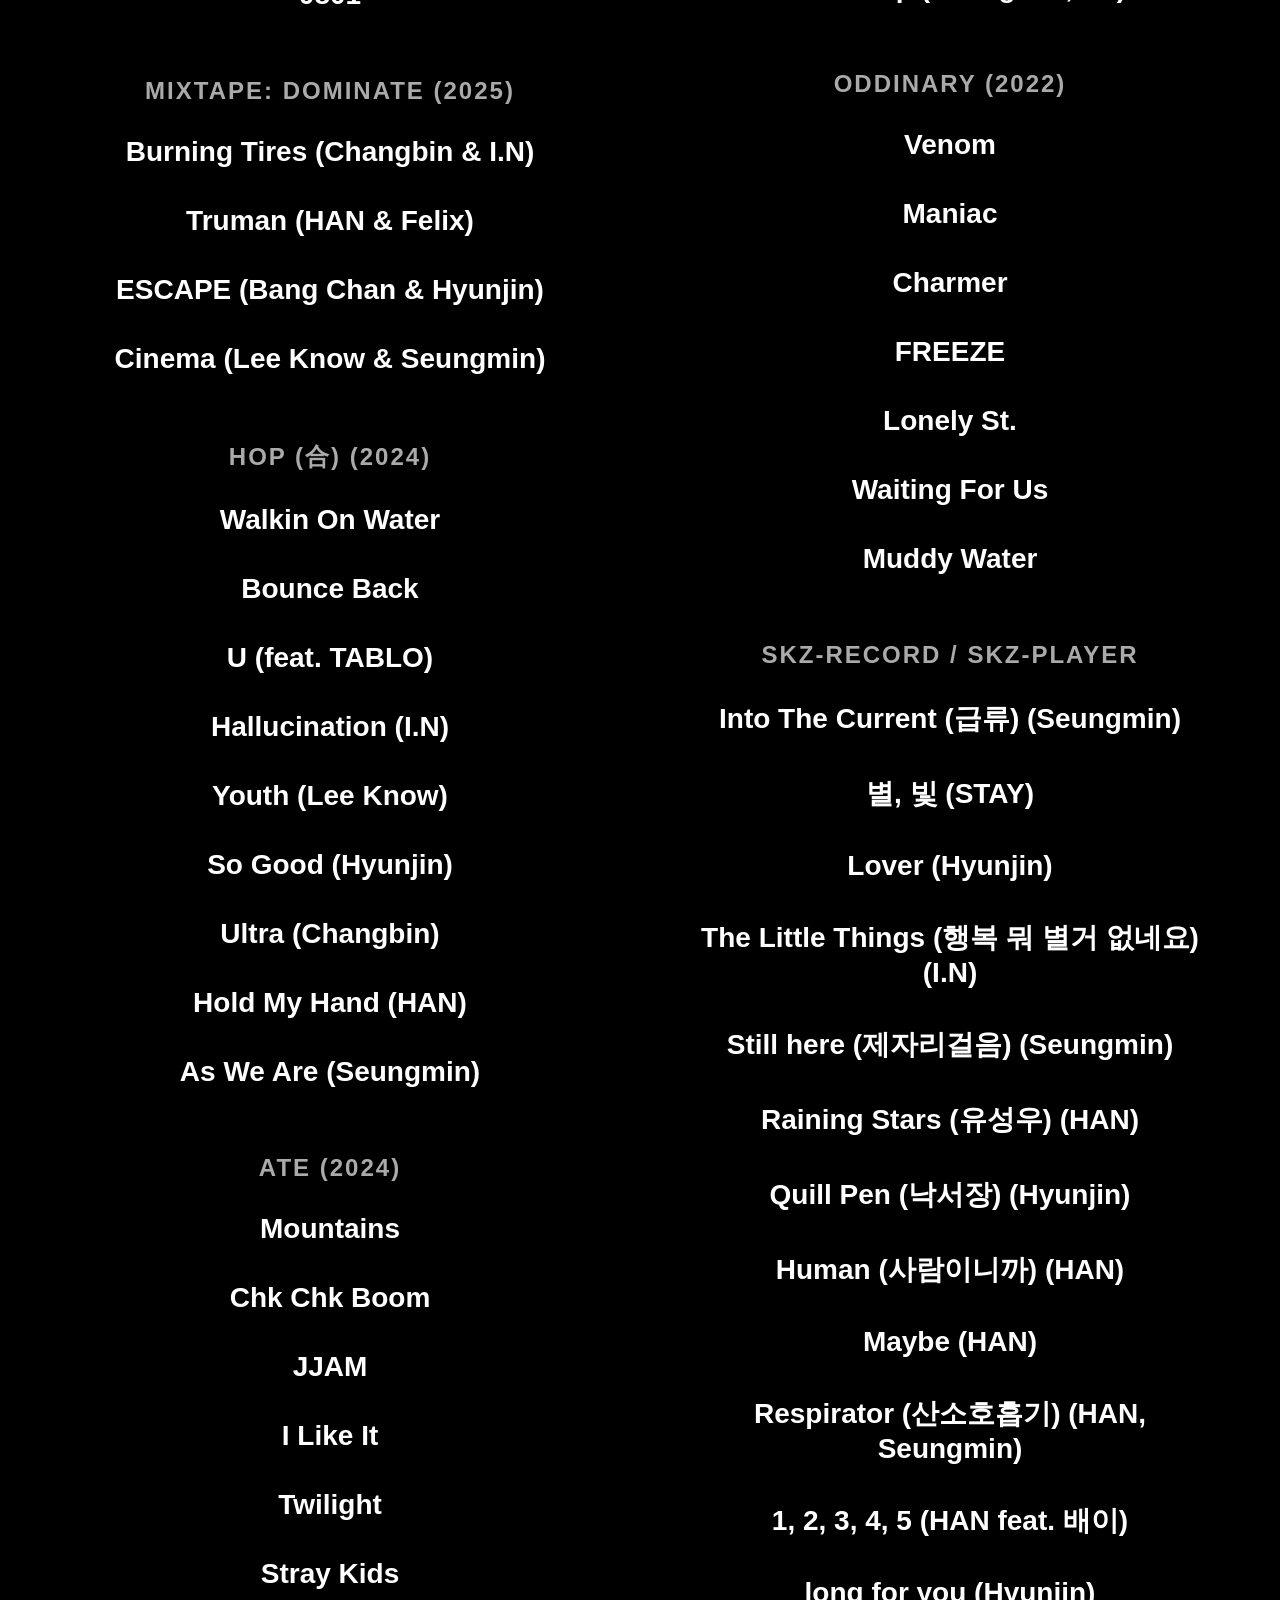
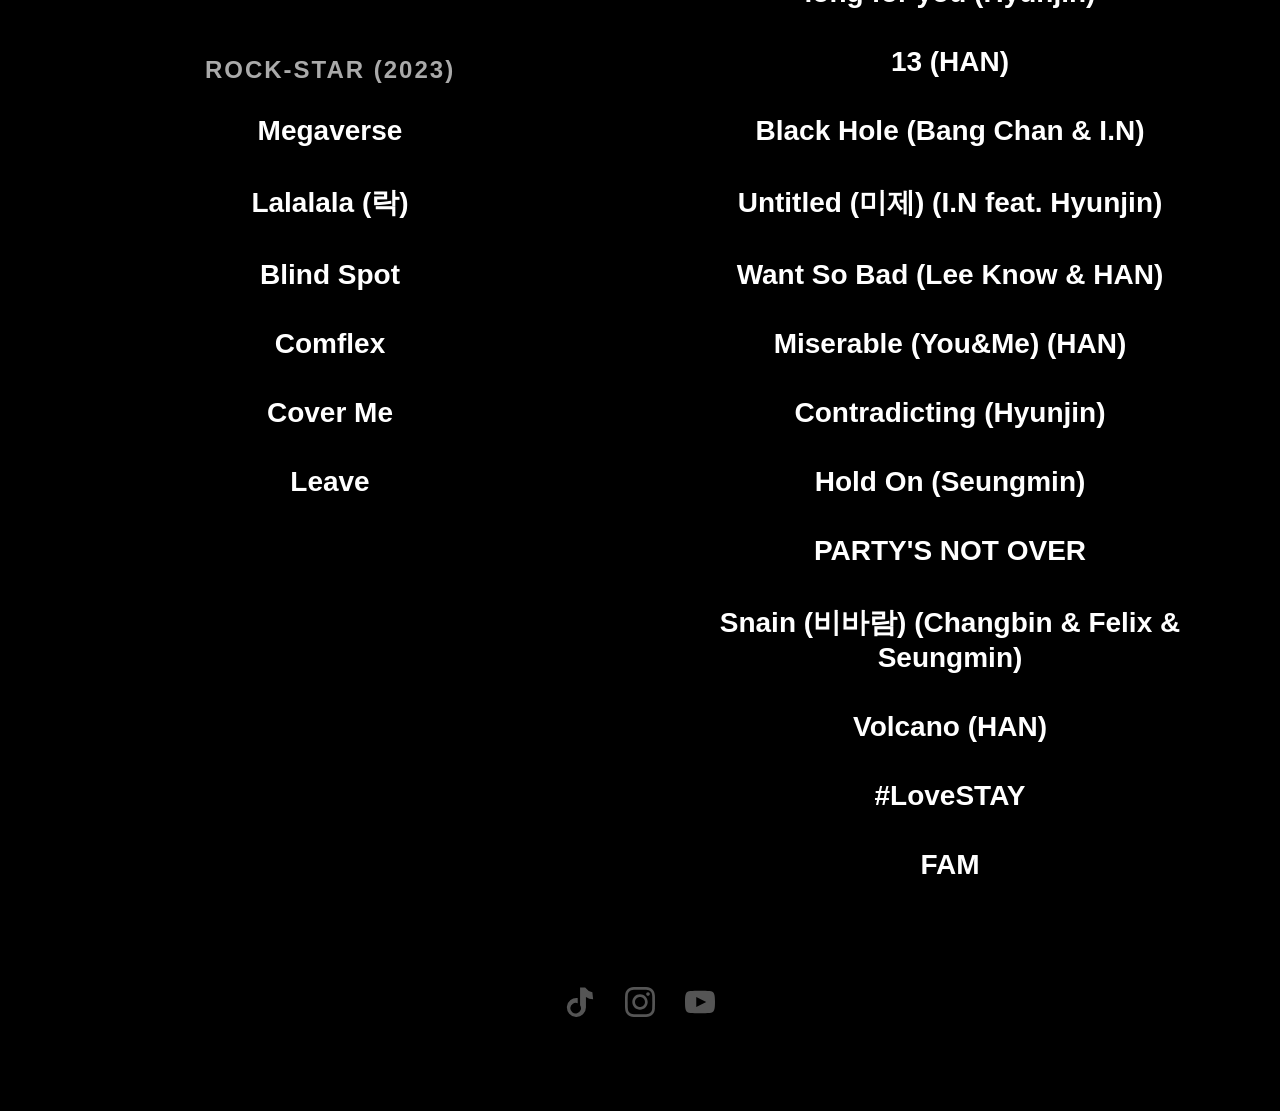
==== commit 77c1632c: "new song added" ====
--- a/index.html
+++ b/index.html
@@ -74,6 +74,13 @@
 <!-- СЕТКА АЛЬБОМОВ -->
   <div class="albums-grid">
     
+    <div class="album-column">
+      <div class="album-title">This & That (2026)</div>
+      <ul class="song-list">
+        <li><a href="song.html?id=runit" class="song-link">Run it</a></li>
+      </ul>
+    </div>
+
     <div class="album-column">
       <div class="album-title">Do it (2025)</div>
       <ul class="song-list">
